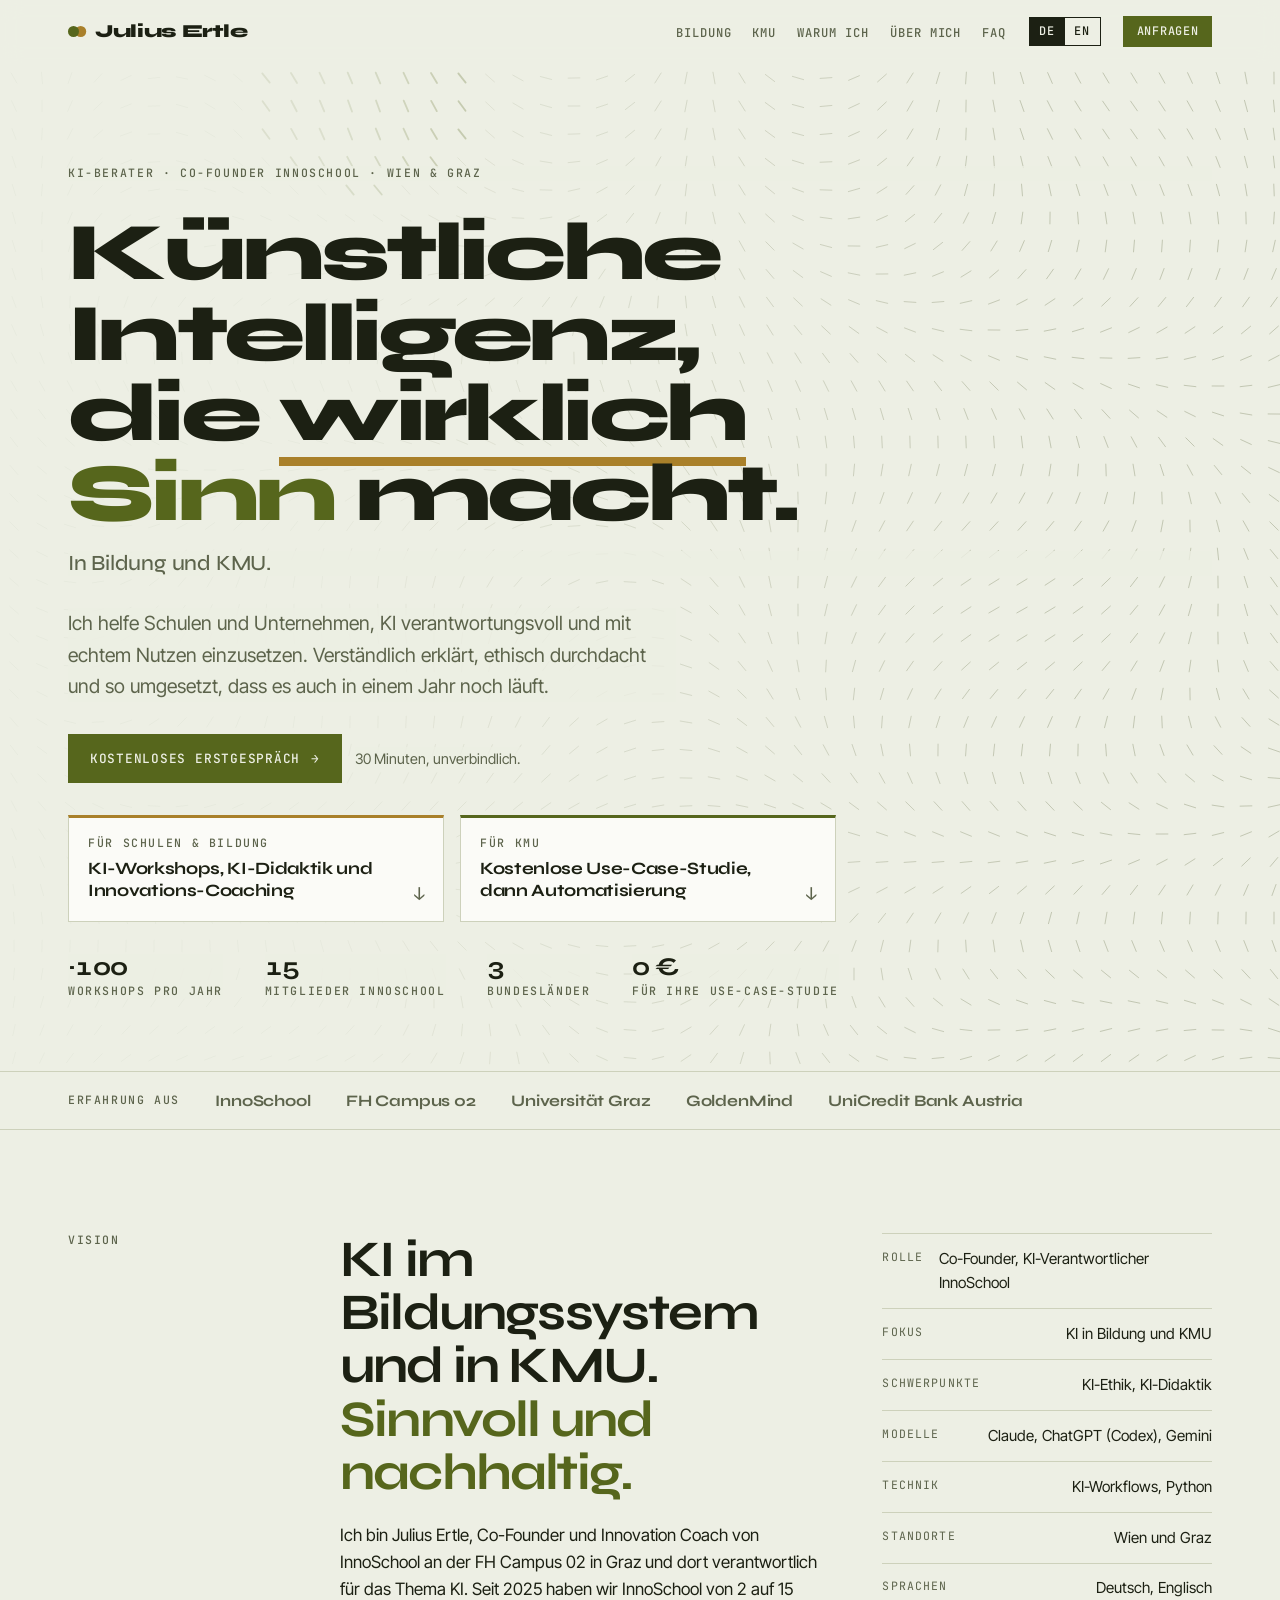
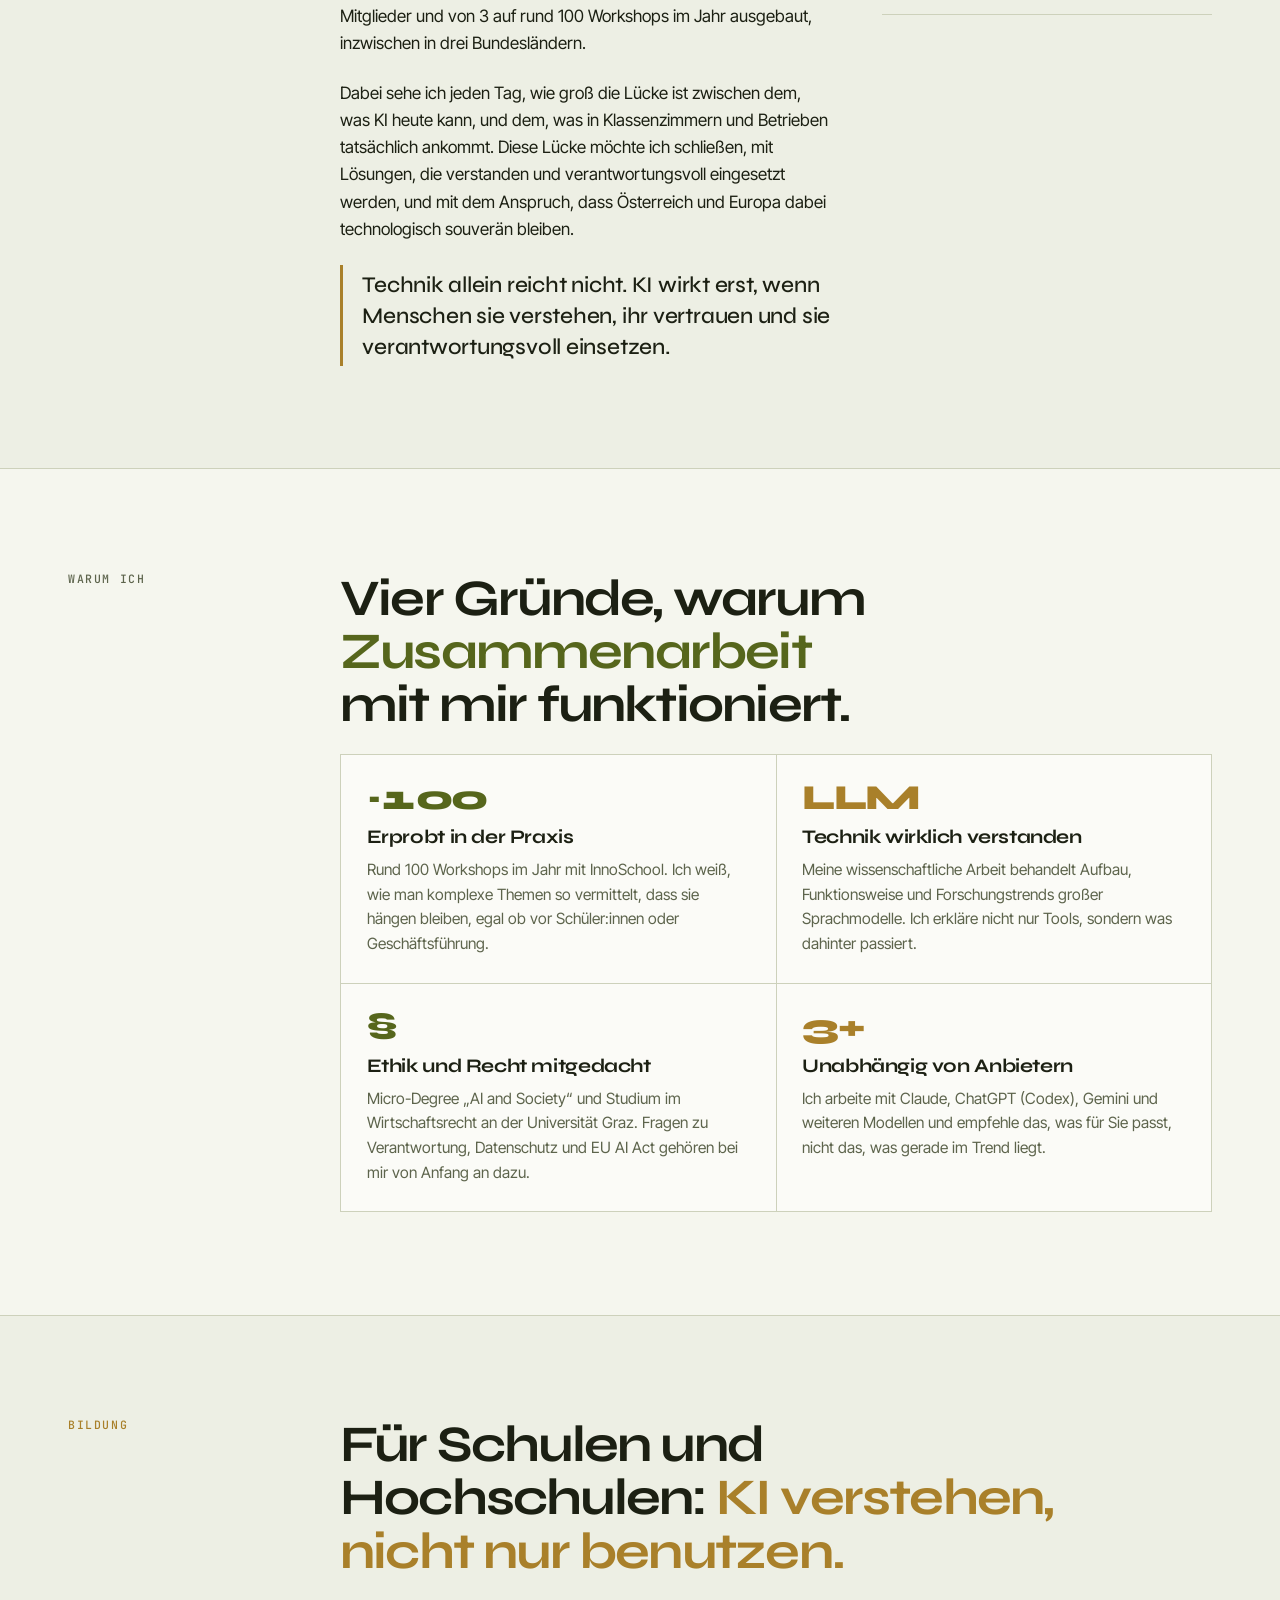
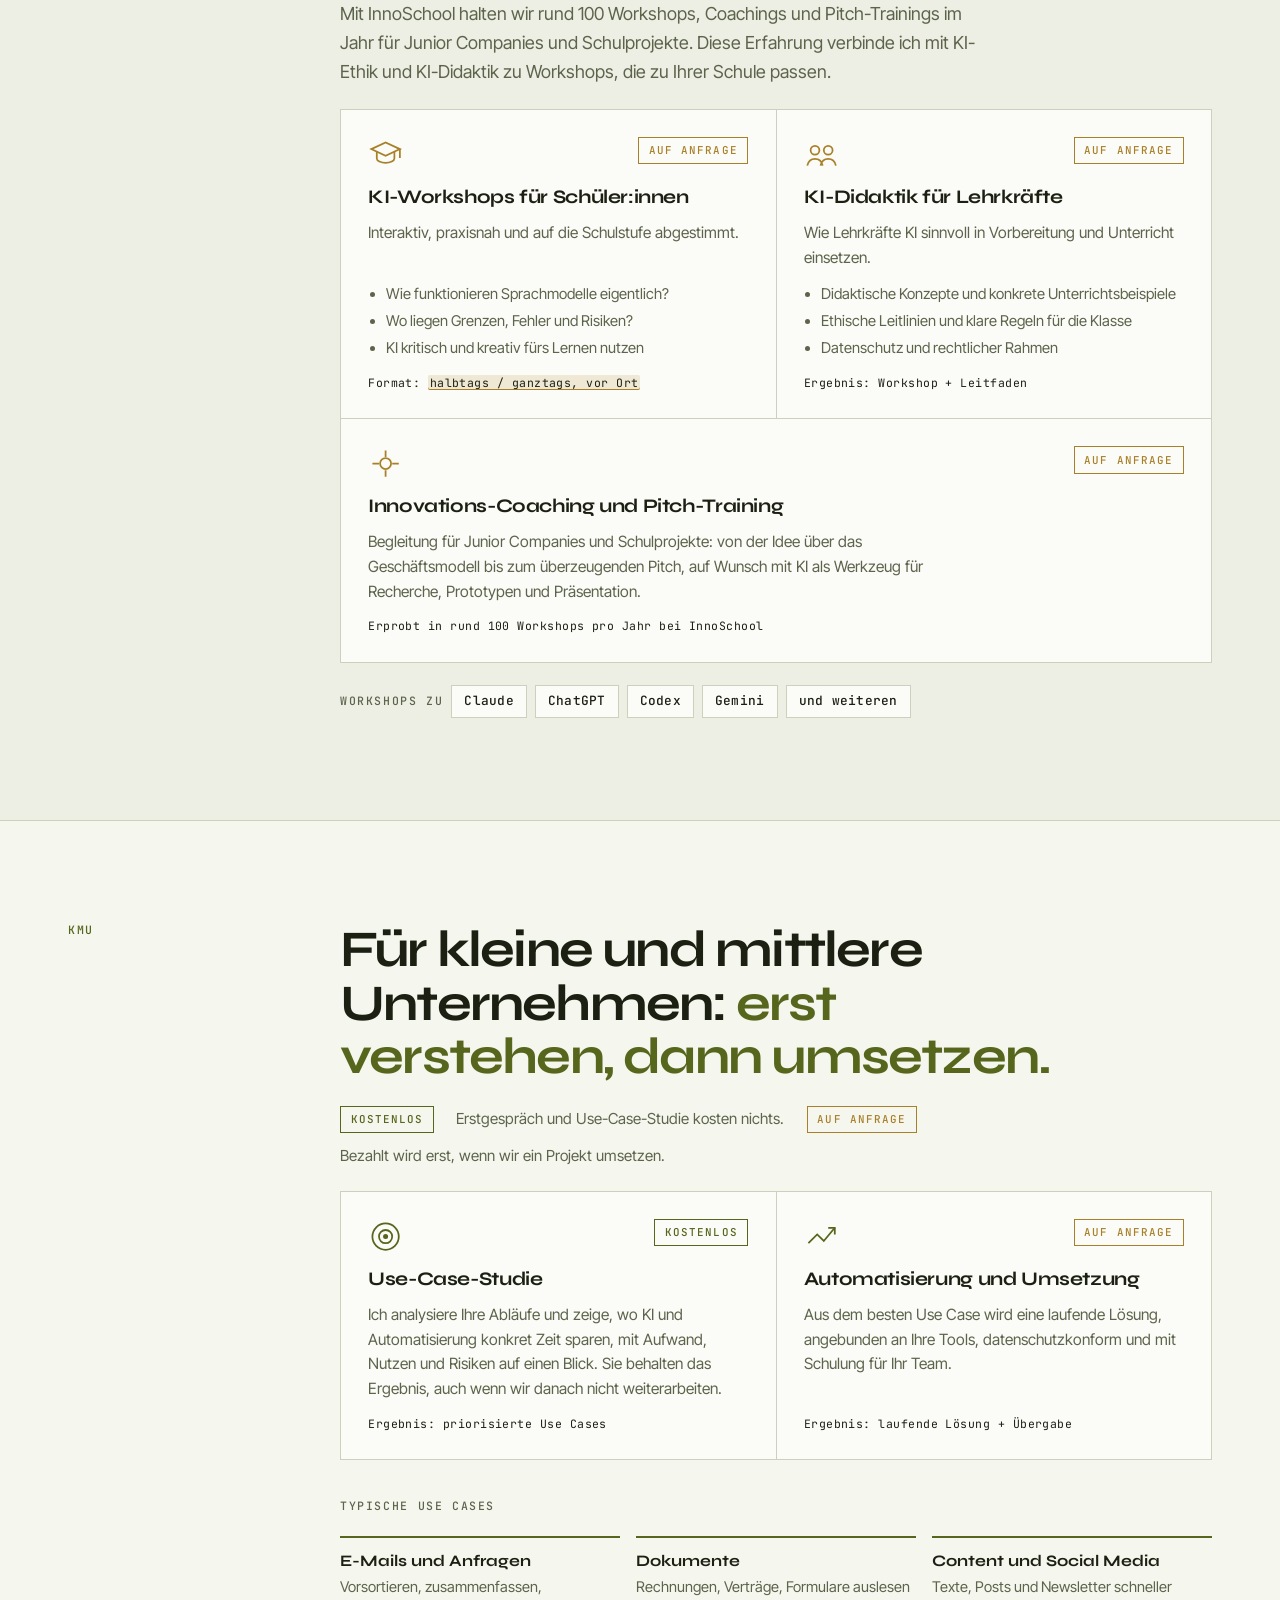
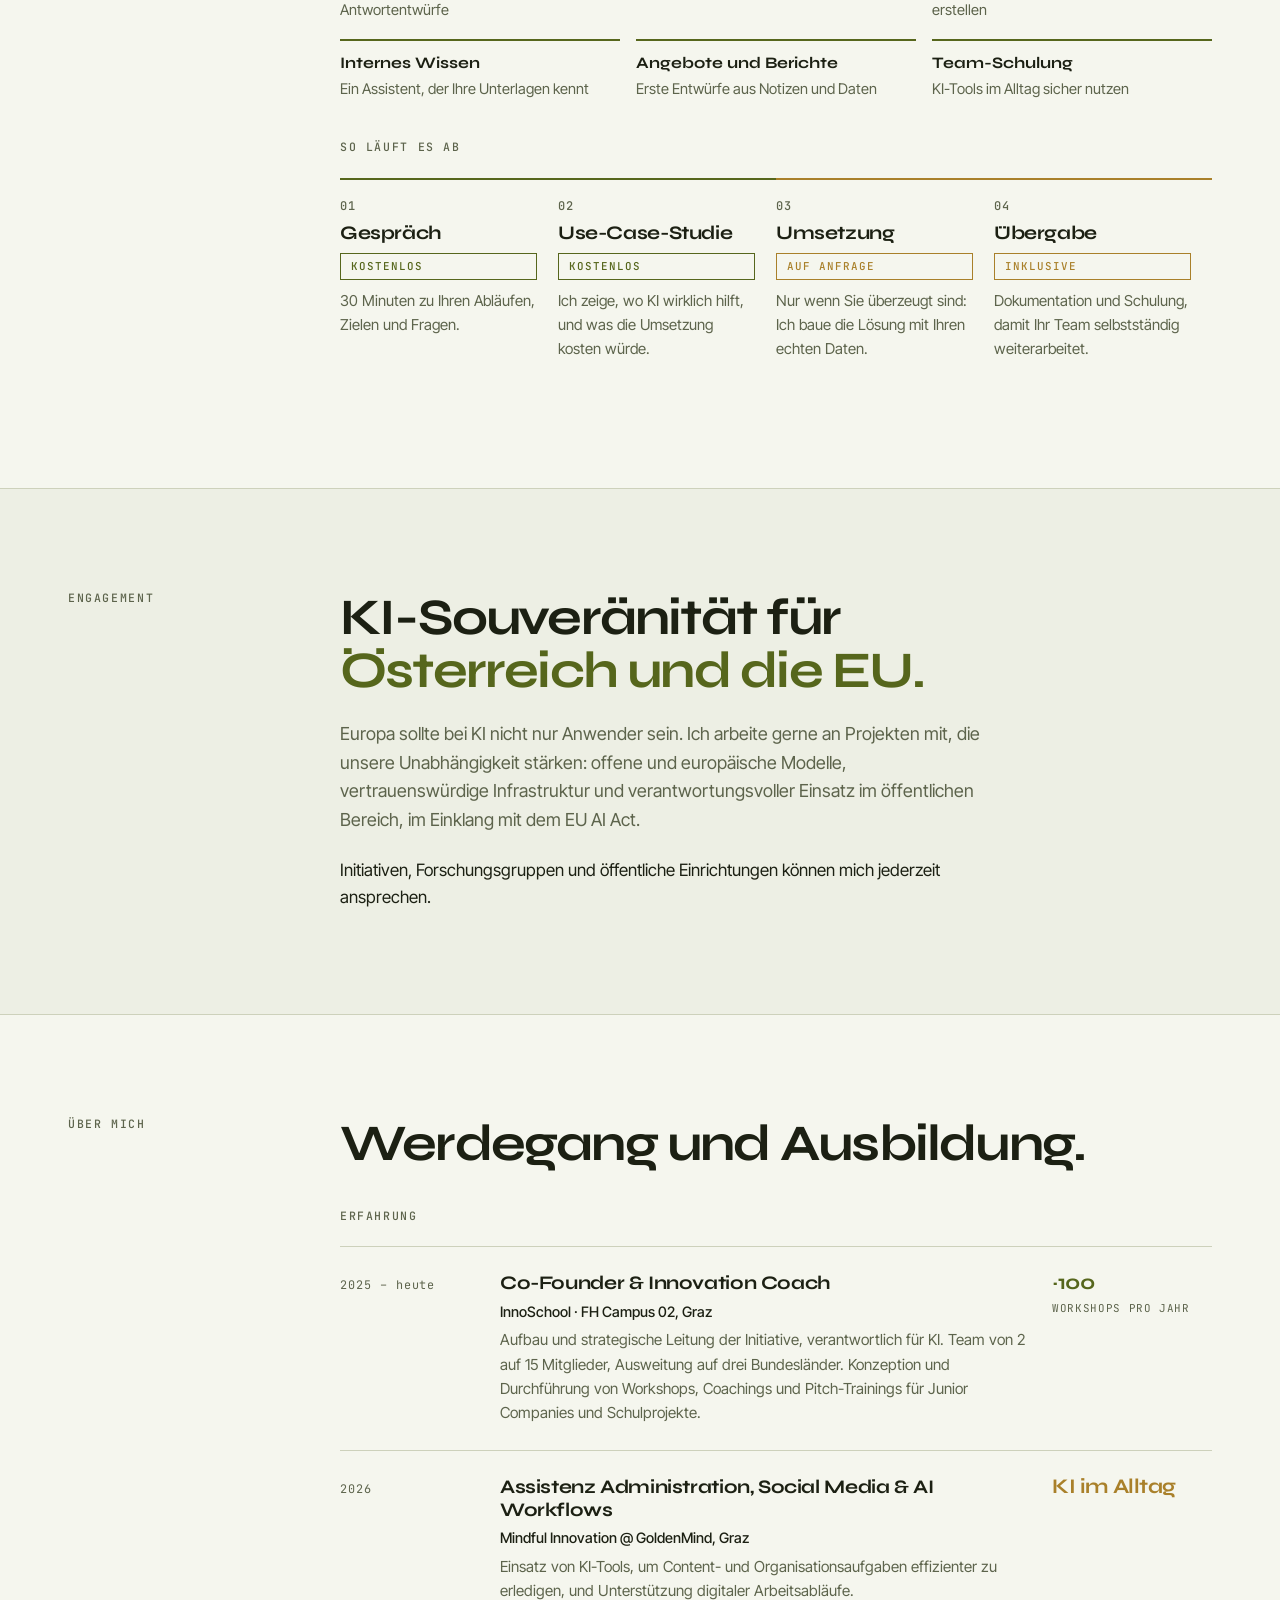
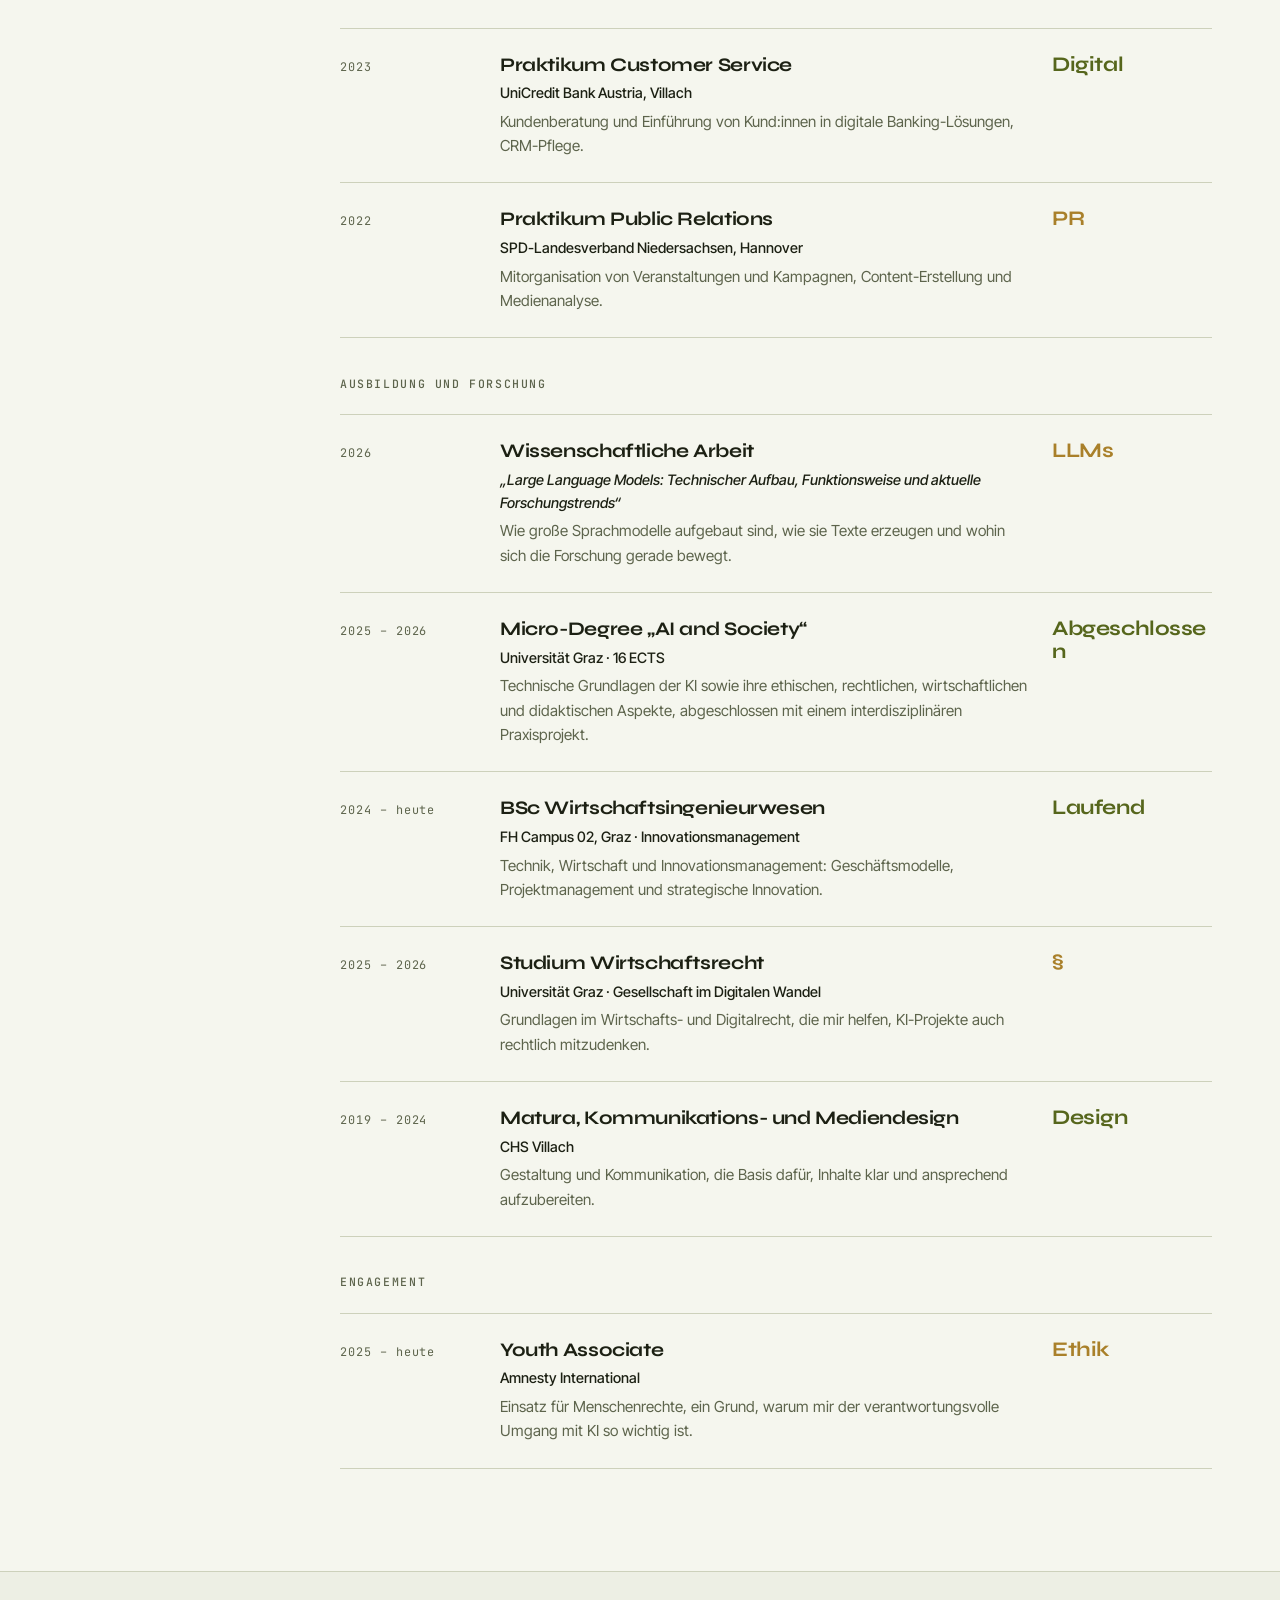
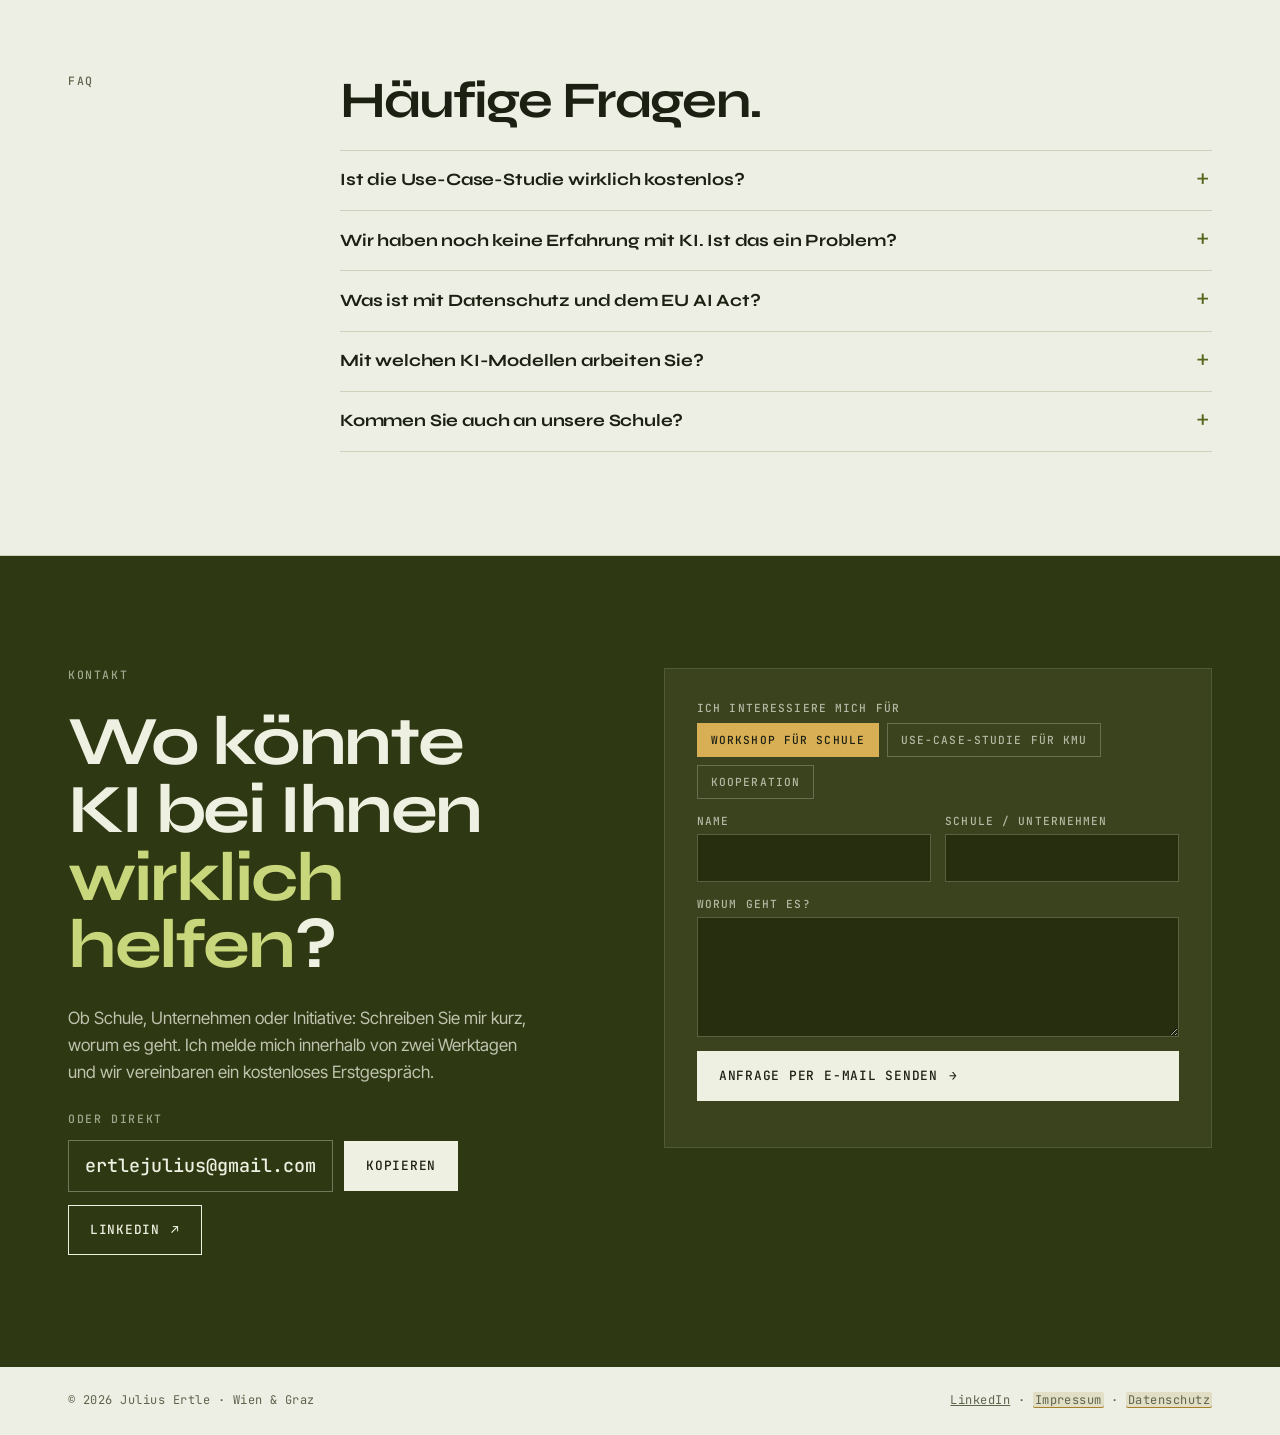
==== index.html @ a2315dbf "Add personal homepage Co-Authored-By: Claude Opus 5.5 <noreply@anthropic.com> Claude-Session: https:" ====
<!doctype html>
<html lang="de">
<head>
<meta charset="utf-8">
<meta name="viewport" content="width=device-width, initial-scale=1, viewport-fit=cover">
<meta name="theme-color" content="#edefe4" media="(prefers-color-scheme: light)">
<meta name="theme-color" content="#12150c" media="(prefers-color-scheme: dark)">
<meta property="og:type" content="website">
<meta property="og:title" content="Julius Ertle · KI, die wirklich Sinn macht">
<meta property="og:description" content="KI-Berater und Co-Founder von InnoSchool in Wien und Graz. KI-Workshops für Schulen, kostenlose Use-Case-Studien und Automatisierung für KMU.">
<meta property="og:url" content="https://ertlejulius-ux.github.io/">
<meta property="og:locale" content="de_AT">
<link rel="icon" href="data:image/svg+xml,%3Csvg xmlns='http://www.w3.org/2000/svg' viewBox='0 0 32 32'%3E%3Crect width='32' height='32' fill='%23edefe4'/%3E%3Ccircle cx='13' cy='16' r='7' fill='%2356661c'/%3E%3Ccircle cx='20' cy='16' r='7' fill='%23a9802a' fill-opacity='.85'/%3E%3C/svg%3E">
<title>Julius Ertle KI-Beratung</title>
<meta name="description" content="Julius Ertle: KI-Berater und Co-Founder von InnoSchool in Wien und Graz. KI-Workshops für Schulen, kostenlose Use-Case-Studien und Automatisierung für KMU.">
<link rel="preconnect" href="https://fonts.googleapis.com">
<link rel="preconnect" href="https://fonts.gstatic.com" crossorigin>
<link rel="stylesheet" href="https://fonts.googleapis.com/css2?family=Syne:wght@500;700;800&family=Inter+Tight:wght@400;500;600&family=JetBrains+Mono:wght@400;500&display=swap">
<style>
/* Layout: one editorial column on a live olive vector-field ground; two tracks (education = brass, SMEs = olive) run through the whole page. */
:root {
  --bg: #edefe4;
  --surface: #f5f6ee;
  --card: #fbfbf7;
  --ink: #1c2013;
  --muted: #5d644c;
  --line: #cdd1bb;
  --accent: #56661c;
  --brass: #a9802a;
  --deep: #2e3812;
  --on-deep: #eef0e2;
  --lime: #c9d77c;
  --gold: #d8af55;
  --field: #3d4818;
  --ph: rgba(169, 128, 42, .16);
  --display: "Syne", "Helvetica Neue", Arial, sans-serif;
  --body: "Inter Tight", "Helvetica Neue", Arial, sans-serif;
  --mono: "JetBrains Mono", ui-monospace, "SFMono-Regular", Menlo, monospace;
  --col: 74rem;
}
@media (prefers-color-scheme: dark) {
  :root:not([data-theme="light"]) {
    --bg: #12150c; --surface: #191d11; --card: #1d2214; --ink: #e8ebda; --muted: #9ba185; --line: #2c3220;
    --accent: #a9bb5c; --brass: #d8af55; --deep: #222a0e; --on-deep: #eef0e2; --field: #c4cf92;
    --ph: rgba(216, 175, 85, .18); color-scheme: dark;
  }
}
:root[data-theme="dark"] {
  --bg: #12150c; --surface: #191d11; --card: #1d2214; --ink: #e8ebda; --muted: #9ba185; --line: #2c3220;
  --accent: #a9bb5c; --brass: #d8af55; --deep: #222a0e; --on-deep: #eef0e2; --field: #c4cf92;
  --ph: rgba(216, 175, 85, .18); color-scheme: dark;
}

* { box-sizing: border-box; }
html { scroll-behavior: smooth; }
body {
  background: var(--bg); color: var(--ink);
  font: 400 1.0625rem/1.6 var(--body);
  -webkit-font-smoothing: antialiased;
}
a { color: inherit; }
:focus-visible { outline: 2px solid var(--brass); outline-offset: 3px; }
::selection { background: var(--brass); color: var(--bg); }

body:not(.en) [data-l="en"], body.en [data-l="de"] { display: none !important; }

.wrap {
  max-width: var(--col); margin-inline: auto;
  padding-left: max(20px, env(safe-area-inset-left, 0px));
  padding-right: max(20px, env(safe-area-inset-right, 0px));
}
.label { font: 500 .72rem/1.3 var(--mono); letter-spacing: .14em; text-transform: uppercase; color: var(--muted); }
.ph { background: var(--ph); box-shadow: inset 0 -1px 0 var(--brass); border-radius: 2px; padding-inline: .15em; }

/* Nav */
body::before { content: ""; position: fixed; inset: 0 0 auto; height: env(safe-area-inset-top, 0px); z-index: 30; background: var(--bg); }
nav.top { position: sticky; top: env(safe-area-inset-top, 0px); z-index: 20; background: color-mix(in srgb, var(--bg) 88%, transparent); backdrop-filter: blur(10px); -webkit-backdrop-filter: blur(10px); border-bottom: 1px solid transparent; transition: border-color .3s; }
nav.top.scrolled { border-bottom-color: var(--line); }
nav.top .wrap { display: flex; align-items: center; justify-content: space-between; gap: 1rem; padding-block: 1rem; }
.mark { font: 800 1.15rem/1 var(--display); letter-spacing: -.02em; text-decoration: none; display: flex; align-items: center; gap: .55rem; white-space: nowrap; }
.mark i { width: .7rem; height: .7rem; background: var(--accent); display: inline-block; border-radius: 50%; box-shadow: .45rem 0 0 var(--brass); margin-right: .45rem; }
.navr { display: flex; align-items: center; gap: 1.4rem; }
nav.top ul { list-style: none; margin: 0; padding: 0; display: flex; gap: 1.3rem; }
nav.top ul a { font: 500 .76rem/1 var(--mono); letter-spacing: .08em; text-transform: uppercase; text-decoration: none; color: var(--muted); }
nav.top ul a:hover { color: var(--ink); }
@media (max-width: 900px) { nav.top ul { display: none; } }
.lang { display: inline-flex; border: 1px solid var(--ink); flex: none; }
.lang button { font: 500 .74rem/1 var(--mono); letter-spacing: .08em; padding: .5rem .6rem; border: 0; cursor: pointer; background: transparent; color: var(--ink); }
.lang button[aria-pressed="true"] { background: var(--ink); color: var(--bg); }
.nav-cta { font: 500 .74rem/1 var(--mono); letter-spacing: .06em; text-transform: uppercase; text-decoration: none; padding: .6rem .85rem; background: var(--accent); color: var(--bg); white-space: nowrap; }
@media (max-width: 560px) { .nav-cta { display: none; } }

/* Hero */
.hero { position: relative; overflow: hidden; border-bottom: 1px solid var(--line); }
.hero canvas { position: absolute; inset: 0; width: 100%; height: 100%; display: block; }
.hero .wrap { position: relative; padding-block: clamp(3rem, 8vw, 7rem) clamp(2.5rem, 6vw, 4.5rem); display: grid; gap: 2rem; }
.headline { display: grid; gap: 1rem; }
.hero h1 {
  font: 800 clamp(2.1rem, 6.4vw, 6rem)/.98 var(--display); letter-spacing: -.045em; margin: 0;
  max-width: 15ch; text-wrap: balance;
}
.hero h1 em { font-style: normal; color: var(--accent); }
.hero h1 u {
  text-decoration: none; padding-bottom: .04em;
  background: linear-gradient(var(--brass), var(--brass)) no-repeat 0 100% / 0% .11em;
  animation: underline 1.1s cubic-bezier(.65,0,.25,1) .5s forwards;
}
@keyframes underline { to { background-size: 100% .11em; } }
.hero .sub { font: 500 clamp(1rem, 2vw, 1.35rem)/1.2 var(--display); letter-spacing: -.01em; color: var(--muted); }
.hero p.lede { margin: 0; max-width: 38rem; font-size: clamp(1.05rem, 1.6vw, 1.22rem); color: var(--muted); }
.veil { background: color-mix(in srgb, var(--bg) 76%, transparent); }
.ctas { display: flex; gap: .8rem; flex-wrap: wrap; align-items: center; }
.btn {
  font: 500 .8rem/1.2 var(--mono); letter-spacing: .06em; text-transform: uppercase; text-decoration: none;
  padding: 1rem 1.3rem; border: 1px solid var(--ink); display: inline-flex; align-items: center; gap: .7rem;
  background: var(--bg); color: var(--ink); cursor: pointer; transition: background .2s, color .2s, border-color .2s, transform .2s;
}
.btn.primary { background: var(--accent); border-color: var(--accent); color: var(--bg); }
.btn:hover { background: var(--brass); border-color: var(--brass); color: var(--bg); transform: translateY(-1px); }
.ctas .hint { font-size: .9rem; color: var(--muted); }
.tracks { display: grid; grid-template-columns: repeat(2, minmax(0, 1fr)); gap: 1rem; max-width: 48rem; }
@media (max-width: 600px) { .tracks { grid-template-columns: minmax(0, 1fr); } }
.track { position: relative; display: grid; gap: .45rem; padding: 1.1rem 3rem 1.2rem 1.2rem; text-decoration: none; background: var(--card); border: 1px solid var(--line); border-top: 3px solid var(--accent); transition: border-color .2s, transform .2s; }
.track.edu { border-top-color: var(--brass); }
.track b { font: 700 1.08rem/1.25 var(--display); letter-spacing: -.02em; }
.track .go { position: absolute; right: 1.1rem; bottom: 1.1rem; font: 500 1.1rem/1 var(--mono); color: var(--muted); transition: transform .2s; }
.track:hover { border-color: var(--ink); transform: translateY(-2px); }
.track:hover .go { transform: translateY(3px); color: var(--ink); }
.meta { display: flex; gap: 1rem 2.6rem; flex-wrap: wrap; }
.meta div { display: grid; gap: .3rem; }
.meta b { font: 700 1.6rem/1 var(--display); letter-spacing: -.02em; font-variant-numeric: tabular-nums; }

/* Trust strip */
.trust { border-bottom: 1px solid var(--line); }
.trust .wrap { display: flex; flex-wrap: wrap; gap: .6rem 2.2rem; align-items: center; padding-block: 1.2rem; }
.trust span.org { font: 700 1rem/1.2 var(--display); letter-spacing: -.01em; color: var(--muted); }

/* Bands */
section.band { border-bottom: 1px solid var(--line); scroll-margin-top: 4.5rem; }
section.band > .wrap { padding-block: clamp(3.5rem, 8vw, 6.5rem); display: grid; grid-template-columns: minmax(0, 13rem) minmax(0, 1fr); gap: 1.5rem 4rem; }
@media (max-width: 800px) { section.band > .wrap { grid-template-columns: minmax(0, 1fr); } }
section.alt { background: var(--surface); }
.side { display: grid; gap: .6rem; align-content: start; }
.side .label { position: sticky; top: 5.5rem; }
h2 { font: 700 clamp(1.8rem, 4.2vw, 3.2rem)/1.04 var(--display); letter-spacing: -.035em; margin: 0; text-wrap: balance; max-width: 20ch; }
h2 em { font-style: normal; color: var(--accent); }
h3 { font: 700 1.2rem/1.2 var(--display); letter-spacing: -.02em; margin: 0; }
p { margin: 0; max-width: 64ch; }
.stack { display: grid; gap: 1.4rem; min-width: 0; }
.intro { font-size: 1.12rem; color: var(--muted); }
.tone-edu { color: var(--brass); }
.tone-sme { color: var(--accent); }
.edu-band h2 em { color: var(--brass); }

/* Vision */
.vision-grid { display: grid; grid-template-columns: minmax(0, 1.5fr) minmax(0, 1fr); gap: 3rem; align-items: start; }
@media (max-width: 960px) { .vision-grid { grid-template-columns: minmax(0, 1fr); } }
.facts { list-style: none; margin: 0; padding: 0; border-top: 1px solid var(--line); }
.facts li { display: flex; justify-content: space-between; gap: 1rem; padding-block: .8rem; border-bottom: 1px solid var(--line); font-size: .95rem; }
.facts li > span:first-child { font: 400 .72rem/1.75 var(--mono); letter-spacing: .1em; text-transform: uppercase; color: var(--muted); flex: none; }
.facts li > span:last-child { text-align: right; min-width: 0; }
.quote { border-left: 3px solid var(--brass); padding: .2rem 0 .2rem 1.2rem; font: 500 clamp(1.15rem, 2vw, 1.4rem)/1.4 var(--display); letter-spacing: -.01em; max-width: 40ch; }

/* Why me */
.reasons { display: grid; grid-template-columns: repeat(2, minmax(0, 1fr)); gap: 0; border-top: 1px solid var(--line); border-left: 1px solid var(--line); }
@media (max-width: 640px) { .reasons { grid-template-columns: minmax(0, 1fr); } }
.reason { padding: 1.6rem; border-right: 1px solid var(--line); border-bottom: 1px solid var(--line); display: grid; gap: .6rem; align-content: start; background: var(--card); }
.reason .n { font: 800 2.2rem/1 var(--display); letter-spacing: -.04em; color: var(--accent); font-variant-numeric: tabular-nums; }
.reason:nth-child(even) .n { color: var(--brass); }
.reason p { color: var(--muted); font-size: .97rem; }

/* Services */
.price-note { display: flex; gap: .7rem 1.4rem; flex-wrap: wrap; align-items: center; font-size: .95rem; color: var(--muted); }
.tag { font: 500 .68rem/1 var(--mono); letter-spacing: .1em; text-transform: uppercase; padding: .45rem .6rem; border: 1px solid currentColor; display: inline-block; white-space: nowrap; }
.tag.free { color: var(--accent); }
.tag.req { color: var(--brass); }
.services { display: grid; grid-template-columns: repeat(2, minmax(0, 1fr)); border-top: 1px solid var(--line); border-left: 1px solid var(--line); }
@media (max-width: 680px) { .services { grid-template-columns: minmax(0, 1fr); } }
.svc { padding: 1.7rem; border-right: 1px solid var(--line); border-bottom: 1px solid var(--line); display: grid; grid-template-rows: auto auto 1fr auto; gap: .8rem; transition: background .25s; background: var(--card); }
.svc:hover { background: var(--surface); }
.svc.wide { grid-column: 1 / -1; }
.svc .top { display: flex; justify-content: space-between; align-items: start; gap: 1rem; }
.svc .glyph { width: 2.2rem; height: 2.2rem; color: var(--accent); flex: none; }
.edu-band .svc .glyph { color: var(--brass); }
.svc p { color: var(--muted); font-size: .97rem; }
.svc ul { margin: 0; padding-left: 1.1rem; color: var(--muted); font-size: .93rem; display: grid; gap: .2rem; }
.svc .out { font: 400 .72rem/1.5 var(--mono); color: var(--ink); letter-spacing: .04em; }
.chips { display: flex; flex-wrap: wrap; gap: .5rem; }
.chip { font: 500 .8rem/1 var(--mono); padding: .55rem .75rem; border: 1px solid var(--line); background: var(--card); letter-spacing: .02em; }

/* Use cases */
.usecases { display: grid; grid-template-columns: repeat(3, minmax(0, 1fr)); gap: 1rem; }
@media (max-width: 860px) { .usecases { grid-template-columns: repeat(2, minmax(0, 1fr)); } }
@media (max-width: 480px) { .usecases { grid-template-columns: minmax(0, 1fr); } }
.uc { border-top: 2px solid var(--accent); padding-top: .8rem; display: grid; gap: .3rem; align-content: start; }
.uc b { font: 700 1rem/1.25 var(--display); }
.uc span { font-size: .92rem; color: var(--muted); }

/* Process */
.steps { list-style: none; margin: 0; padding: 0; display: grid; grid-template-columns: repeat(4, minmax(0, 1fr)); counter-reset: s; }
@media (max-width: 900px) { .steps { grid-template-columns: repeat(2, minmax(0, 1fr)); } }
@media (max-width: 480px) { .steps { grid-template-columns: minmax(0, 1fr); } }
.steps li { counter-increment: s; padding: 1.3rem 1.3rem 1.5rem 0; border-top: 2px solid var(--accent); display: grid; gap: .55rem; align-content: start; }
.steps li.paid { border-top-color: var(--brass); }
.steps li::before { content: "0" counter(s); font: 500 .75rem/1 var(--mono); color: var(--muted); letter-spacing: .1em; }
.steps li p { font-size: .94rem; color: var(--muted); }

/* CV */
.work { display: grid; border-top: 1px solid var(--line); }
.case { display: grid; grid-template-columns: minmax(0, 8.5rem) minmax(0, 1fr) minmax(0, 10rem); gap: .4rem 1.5rem; padding-block: 1.5rem; border-bottom: 1px solid var(--line); align-items: baseline; }
@media (max-width: 760px) { .case { grid-template-columns: minmax(0, 1fr); } }
.case .when { font: 400 .74rem/1.5 var(--mono); letter-spacing: .08em; color: var(--muted); font-variant-numeric: tabular-nums; }
.case h3 { margin-bottom: .35rem; }
.case .org { font-size: .9rem; color: var(--ink); margin-bottom: .35rem; font-weight: 500; }
.case p { color: var(--muted); font-size: .95rem; }
.case .kpi { font: 700 1.3rem/1.1 var(--display); letter-spacing: -.02em; color: var(--accent); overflow-wrap: anywhere; }
.case .kpi.b { color: var(--brass); }
.case .kpi small { display: block; font: 400 .68rem/1.4 var(--mono); letter-spacing: .06em; color: var(--muted); margin-top: .35rem; text-transform: uppercase; }
.sub-h { font: 500 .72rem/1.3 var(--mono); letter-spacing: .14em; text-transform: uppercase; color: var(--muted); padding-top: 1rem; }
.paper { font-style: italic; }

/* FAQ */
.faq { border-top: 1px solid var(--line); }
.faq details { border-bottom: 1px solid var(--line); }
.faq summary { cursor: pointer; list-style: none; padding: 1.15rem 2.5rem 1.15rem 0; position: relative; font: 700 1.08rem/1.3 var(--display); letter-spacing: -.01em; }
.faq summary::-webkit-details-marker { display: none; }
.faq summary::after { content: "+"; position: absolute; right: .2rem; top: 1rem; font: 400 1.4rem/1 var(--mono); color: var(--accent); transition: transform .2s; }
.faq details[open] summary::after { transform: rotate(45deg); }
.faq details p { padding-bottom: 1.2rem; color: var(--muted); }

/* Contact */
.contact { background: var(--deep); color: var(--on-deep); scroll-margin-top: 4.5rem; }
.contact .wrap { padding-block: clamp(4rem, 9vw, 7rem); display: grid; grid-template-columns: minmax(0, 1fr) minmax(0, 1fr); gap: 3rem; align-items: start; }
@media (max-width: 900px) { .contact .wrap { grid-template-columns: minmax(0, 1fr); } }
.contact .label { color: color-mix(in srgb, var(--on-deep) 60%, var(--deep)); }
.contact h2 { font-size: clamp(2.1rem, 5.4vw, 4.6rem); line-height: .98; max-width: 14ch; color: var(--on-deep); }
.contact h2 em { color: var(--lime); }
.contact p { color: color-mix(in srgb, var(--on-deep) 75%, var(--deep)); max-width: 46ch; }
.contact .left { display: grid; gap: 1.6rem; align-content: start; }
.direct { display: grid; gap: .8rem; }
.direct .row { display: flex; gap: .7rem; flex-wrap: wrap; align-items: center; }
.email { font: 500 clamp(.95rem, 2vw, 1.15rem)/1.2 var(--mono); padding: .9rem 1rem; border: 1px solid color-mix(in srgb, var(--on-deep) 35%, var(--deep)); user-select: all; overflow-wrap: anywhere; min-width: 0; }
.contact .btn { background: var(--on-deep); color: #1c2013; border-color: var(--on-deep); }
.contact .btn.ghost { background: transparent; color: var(--on-deep); }
.contact .btn:hover { background: var(--gold); border-color: var(--gold); color: #1c2013; }
#copied, #formstatus { font: 400 .75rem/1.4 var(--mono); letter-spacing: .06em; color: var(--gold); }
form.ask { display: grid; gap: .9rem; background: color-mix(in srgb, var(--on-deep) 6%, var(--deep)); border: 1px solid color-mix(in srgb, var(--on-deep) 18%, var(--deep)); padding: clamp(1.2rem, 3vw, 2rem); }
form.ask .two { display: grid; grid-template-columns: repeat(2, minmax(0, 1fr)); gap: .9rem; }
@media (max-width: 520px) { form.ask .two { grid-template-columns: minmax(0, 1fr); } }
form.ask label { display: grid; gap: .35rem; font: 500 .7rem/1.3 var(--mono); letter-spacing: .1em; text-transform: uppercase; color: color-mix(in srgb, var(--on-deep) 70%, var(--deep)); }
form.ask input, form.ask select, form.ask textarea {
  font: 400 1rem/1.4 var(--body); color: var(--on-deep); background: color-mix(in srgb, #000 18%, var(--deep));
  border: 1px solid color-mix(in srgb, var(--on-deep) 22%, var(--deep)); padding: .75rem .8rem; width: 100%; border-radius: 0; color-scheme: dark;
}
form.ask input:focus, form.ask select:focus, form.ask textarea:focus { outline: 2px solid var(--gold); outline-offset: 0; border-color: var(--gold); }
form.ask textarea { min-height: 7.5rem; resize: vertical; }
.seg { display: flex; flex-wrap: wrap; gap: .5rem; position: relative; }
.seg input { position: absolute; left: 0; top: 0; opacity: 0; width: 1px; height: 1px; margin: 0; pointer-events: none; }
.seg label { cursor: pointer; padding: .55rem .8rem; border: 1px solid color-mix(in srgb, var(--on-deep) 30%, var(--deep)); color: var(--on-deep); letter-spacing: .06em; }
.seg input:checked + label { background: var(--gold); border-color: var(--gold); color: #1c2013; }
.seg input:focus-visible + label { outline: 2px solid var(--gold); outline-offset: 2px; }
fieldset { border: 0; padding: 0; margin: 0; display: grid; gap: .5rem; min-width: 0; }
legend { font: 500 .7rem/1.3 var(--mono); letter-spacing: .1em; text-transform: uppercase; color: color-mix(in srgb, var(--on-deep) 70%, var(--deep)); padding: 0; margin-bottom: .5rem; }

footer .wrap { display: flex; justify-content: space-between; gap: 1rem; flex-wrap: wrap; padding-block: 1.6rem; font: 400 .75rem/1.4 var(--mono); color: var(--muted); letter-spacing: .04em; }

/* Mobile sticky CTA */
.mcta { position: fixed; left: 0; right: 0; bottom: 0; z-index: 25; padding: .7rem max(16px, env(safe-area-inset-right, 0px)) calc(.7rem + env(safe-area-inset-bottom, 0px)) max(16px, env(safe-area-inset-left, 0px)); background: color-mix(in srgb, var(--bg) 92%, transparent); backdrop-filter: blur(10px); -webkit-backdrop-filter: blur(10px); border-top: 1px solid var(--line); transform: translateY(110%); transition: transform .3s; display: none; }
.mcta a { display: flex; justify-content: center; }
.mcta.show { transform: none; }
@media (max-width: 720px) { .mcta { display: block; } footer .wrap { padding-bottom: 5.5rem; } }

/* Landscape phones: keep the hero compact */
@media (max-height: 500px) and (orientation: landscape) {
  .hero .wrap { padding-block: 2rem 2rem; gap: 1.4rem; }
  .hero h1 { font-size: clamp(2rem, 5.4vw, 3.4rem); max-width: 22ch; }
  .mcta { display: none; }
  .side .label { position: static; }
}

@media (prefers-reduced-motion: reduce) {
  html { scroll-behavior: auto; }
  * { transition: none !important; }
  .hero h1 u { animation: none; background-size: 100% .11em; }
}
</style>
<style>body { margin: 0; } img { max-width: 100%; } :root { padding-top: env(safe-area-inset-top, 0px); padding-bottom: env(safe-area-inset-bottom, 0px); }</style>
</head>
<body>
<nav class="top" aria-label="Main"><div class="wrap">
  <a class="mark" href="#top"><i aria-hidden="true"></i>Julius Ertle</a>
  <div class="navr">
    <ul>
      <li><a href="#bildung"><span data-l="de">Bildung</span><span data-l="en">Education</span></a></li>
      <li><a href="#kmu"><span data-l="de">KMU</span><span data-l="en">SMEs</span></a></li>
      <li><a href="#warum"><span data-l="de">Warum ich</span><span data-l="en">Why me</span></a></li>
      <li><a href="#ueber"><span data-l="de">Über mich</span><span data-l="en">About</span></a></li>
      <li><a href="#faq">FAQ</a></li>
    </ul>
    <div class="lang" role="group" aria-label="Sprache / Language">
      <button type="button" id="btn-de" aria-pressed="true">DE</button>
      <button type="button" id="btn-en" aria-pressed="false">EN</button>
    </div>
    <a class="nav-cta" href="#kontakt"><span data-l="de">Anfragen</span><span data-l="en">Get in touch</span></a>
  </div>
</div></nav>

<header class="hero" id="top">
  <canvas id="field" aria-hidden="true"></canvas>
  <div class="wrap">
    <span class="label veil" data-l="de">KI-Berater · Co-Founder InnoSchool · Wien &amp; Graz</span>
    <span class="label veil" data-l="en">AI consultant · Co-founder of InnoSchool · Vienna &amp; Graz</span>
    <div class="headline">
      <h1 data-l="de">Künstliche Intelligenz, die <u>wirklich</u> <em>Sinn</em> macht.</h1>
      <h1 data-l="en">Artificial intelligence that <u>really</u> <em>makes sense</em>.</h1>
      <span class="sub veil" data-l="de">In Bildung und KMU.</span><span class="sub veil" data-l="en">In education and SMEs.</span>
    </div>
    <p class="lede veil" data-l="de">Ich helfe Schulen und Unternehmen, KI verantwortungsvoll und mit echtem Nutzen einzusetzen. Verständlich erklärt, ethisch durchdacht und so umgesetzt, dass es auch in einem Jahr noch läuft.</p>
    <p class="lede veil" data-l="en">I help schools and businesses use AI responsibly and to real effect. Clearly explained, ethically thought through, and built so it still works a year from now.</p>
    <div class="ctas">
      <a class="btn primary" href="#kontakt"><span data-l="de">Kostenloses Erstgespräch</span><span data-l="en">Free intro call</span> <span aria-hidden="true">→</span></a>
      <span class="hint veil" data-l="de">30 Minuten, unverbindlich.</span><span class="hint veil" data-l="en">30 minutes, no strings attached.</span>
    </div>
    <div class="tracks">
      <a class="track edu" href="#bildung">
        <span class="label" data-l="de">Für Schulen &amp; Bildung</span><span class="label" data-l="en">For schools &amp; education</span>
        <b data-l="de">KI-Workshops, KI-Didaktik und Innovations-Coaching</b><b data-l="en">AI workshops, AI didactics and innovation coaching</b>
        <span class="go" aria-hidden="true">↓</span>
      </a>
      <a class="track sme" href="#kmu">
        <span class="label" data-l="de">Für KMU</span><span class="label" data-l="en">For SMEs</span>
        <b data-l="de">Kostenlose Use-Case-Studie, dann Automatisierung</b><b data-l="en">Free use case study, then automation</b>
        <span class="go" aria-hidden="true">↓</span>
      </a>
    </div>
    <div class="meta">
      <div class="veil"><b>~100</b><span class="label" data-l="de">Workshops pro Jahr</span><span class="label" data-l="en">Workshops per year</span></div>
      <div class="veil"><b>15</b><span class="label" data-l="de">Mitglieder InnoSchool</span><span class="label" data-l="en">InnoSchool members</span></div>
      <div class="veil"><b>3</b><span class="label" data-l="de">Bundesländer</span><span class="label" data-l="en">Austrian states</span></div>
      <div class="veil"><b>0 €</b><span class="label" data-l="de">für Ihre Use-Case-Studie</span><span class="label" data-l="en">for your use case study</span></div>
    </div>
  </div>
</header>

<div class="trust"><div class="wrap">
  <span class="label" data-l="de">Erfahrung aus</span><span class="label" data-l="en">Experience from</span>
  <span class="org">InnoSchool</span>
  <span class="org">FH Campus 02</span>
  <span class="org" data-l="de">Universität Graz</span><span class="org" data-l="en">University of Graz</span>
  <span class="org">GoldenMind</span>
  <span class="org">UniCredit Bank Austria</span>
</div></div>

<section class="band" id="vision"><div class="wrap">
  <div class="side"><span class="label">Vision</span></div>
  <div class="vision-grid">
    <div class="stack">
      <h2 data-l="de">KI im Bildungssystem und in KMU. <em>Sinnvoll und nachhaltig.</em></h2>
      <h2 data-l="en">AI in education and SMEs. <em>Useful and sustainable.</em></h2>
      <p data-l="de">Ich bin Julius Ertle, Co-Founder und Innovation Coach von InnoSchool an der FH Campus 02 in Graz und dort verantwortlich für das Thema KI. Seit 2025 haben wir InnoSchool von 2 auf 15 Mitglieder und von 3 auf rund 100 Workshops im Jahr ausgebaut, inzwischen in drei Bundesländern.</p>
      <p data-l="en">I'm Julius Ertle, co-founder and innovation coach of InnoSchool at FH Campus 02 in Graz, where I'm responsible for AI. Since 2025 we've grown InnoSchool from 2 to 15 members and from 3 to around 100 workshops a year, now across three Austrian states.</p>
      <p data-l="de">Dabei sehe ich jeden Tag, wie groß die Lücke ist zwischen dem, was KI heute kann, und dem, was in Klassenzimmern und Betrieben tatsächlich ankommt. Diese Lücke möchte ich schließen, mit Lösungen, die verstanden und verantwortungsvoll eingesetzt werden, und mit dem Anspruch, dass Österreich und Europa dabei technologisch souverän bleiben.</p>
      <p data-l="en">That work shows me every day how wide the gap is between what AI can do and what actually reaches classrooms and businesses. I want to close that gap with solutions people understand and use responsibly, and with the goal that Austria and Europe stay technologically sovereign along the way.</p>
      <p class="quote" data-l="de">Technik allein reicht nicht. KI wirkt erst, wenn Menschen sie verstehen, ihr vertrauen und sie verantwortungsvoll einsetzen.</p>
      <p class="quote" data-l="en">Technology alone isn't enough. AI only works when people understand it, trust it and use it responsibly.</p>
    </div>
    <ul class="facts">
      <li><span data-l="de">Rolle</span><span data-l="en">Role</span><span data-l="de">Co-Founder, KI-Verantwortlicher InnoSchool</span><span data-l="en">Co-founder, AI lead at InnoSchool</span></li>
      <li><span data-l="de">Fokus</span><span data-l="en">Focus</span><span data-l="de">KI in Bildung und KMU</span><span data-l="en">AI in education and SMEs</span></li>
      <li><span data-l="de">Schwerpunkte</span><span data-l="en">Specialties</span><span data-l="de">KI-Ethik, KI-Didaktik</span><span data-l="en">AI ethics, AI didactics</span></li>
      <li><span data-l="de">Modelle</span><span data-l="en">Models</span><span>Claude, ChatGPT (Codex), Gemini</span></li>
      <li><span data-l="de">Technik</span><span data-l="en">Tech</span><span data-l="de">KI-Workflows, Python</span><span data-l="en">AI workflows, Python</span></li>
      <li><span data-l="de">Standorte</span><span data-l="en">Based in</span><span data-l="de">Wien und Graz</span><span data-l="en">Vienna and Graz</span></li>
      <li><span data-l="de">Sprachen</span><span data-l="en">Languages</span><span data-l="de">Deutsch, Englisch</span><span data-l="en">German, English</span></li>
    </ul>
  </div>
</div></section>

<section class="band alt" id="warum"><div class="wrap">
  <div class="side"><span class="label" data-l="de">Warum ich</span><span class="label" data-l="en">Why me</span></div>
  <div class="stack">
    <h2 data-l="de">Vier Gründe, warum <em>Zusammenarbeit</em> mit mir funktioniert.</h2>
    <h2 data-l="en">Four reasons <em>working with me</em> works.</h2>
    <div class="reasons">
      <div class="reason"><span class="n">~100</span>
        <h3 data-l="de">Erprobt in der Praxis</h3><h3 data-l="en">Proven in practice</h3>
        <p data-l="de">Rund 100 Workshops im Jahr mit InnoSchool. Ich weiß, wie man komplexe Themen so vermittelt, dass sie hängen bleiben, egal ob vor Schüler:innen oder Geschäftsführung.</p>
        <p data-l="en">Around 100 workshops a year with InnoSchool. I know how to explain complex topics so they stick, whether to students or to management.</p></div>
      <div class="reason"><span class="n">LLM</span>
        <h3 data-l="de">Technik wirklich verstanden</h3><h3 data-l="en">Technology truly understood</h3>
        <p data-l="de">Meine wissenschaftliche Arbeit behandelt Aufbau, Funktionsweise und Forschungstrends großer Sprachmodelle. Ich erkläre nicht nur Tools, sondern was dahinter passiert.</p>
        <p data-l="en">My academic paper covers the architecture, inner workings and research trends of large language models. I don't just explain tools, I explain what happens underneath.</p></div>
      <div class="reason"><span class="n">§</span>
        <h3 data-l="de">Ethik und Recht mitgedacht</h3><h3 data-l="en">Ethics and law built in</h3>
        <p data-l="de">Micro-Degree „AI and Society“ und Studium im Wirtschaftsrecht an der Universität Graz. Fragen zu Verantwortung, Datenschutz und EU AI Act gehören bei mir von Anfang an dazu.</p>
        <p data-l="en">Micro-degree “AI and Society” and studies in business law at the University of Graz. Responsibility, data protection and the EU AI Act are part of the conversation from day one.</p></div>
      <div class="reason"><span class="n">3+</span>
        <h3 data-l="de">Unabhängig von Anbietern</h3><h3 data-l="en">Vendor-independent</h3>
        <p data-l="de">Ich arbeite mit Claude, ChatGPT (Codex), Gemini und weiteren Modellen und empfehle das, was für Sie passt, nicht das, was gerade im Trend liegt.</p>
        <p data-l="en">I work with Claude, ChatGPT (Codex), Gemini and other models, and recommend what fits you, not whatever is trending.</p></div>
    </div>
  </div>
</div></section>

<section class="band edu-band" id="bildung"><div class="wrap">
  <div class="side"><span class="label tone-edu" data-l="de">Bildung</span><span class="label tone-edu" data-l="en">Education</span></div>
  <div class="stack">
    <h2 data-l="de">Für Schulen und Hochschulen: <em>KI verstehen, nicht nur benutzen.</em></h2>
    <h2 data-l="en">For schools and universities: <em>understand AI, don't just use it.</em></h2>
    <p class="intro" data-l="de">Mit InnoSchool halten wir rund 100 Workshops, Coachings und Pitch-Trainings im Jahr für Junior Companies und Schulprojekte. Diese Erfahrung verbinde ich mit KI-Ethik und KI-Didaktik zu Workshops, die zu Ihrer Schule passen.</p>
    <p class="intro" data-l="en">With InnoSchool we run around 100 workshops, coaching sessions and pitch trainings a year for Junior Companies and school projects. I combine that experience with AI ethics and AI didactics in workshops tailored to your school.</p>
    <div class="services">
      <article class="svc">
        <div class="top">
          <svg class="glyph" viewBox="0 0 32 32" fill="none" stroke="currentColor" stroke-width="1.6" aria-hidden="true"><path d="M3 11l13-6 13 6-13 6z"/><path d="M8 13.5v6c0 2 3.6 4 8 4s8-2 8-4v-6"/><path d="M29 11v8"/></svg>
          <span class="tag req" data-l="de">Auf Anfrage</span><span class="tag req" data-l="en">On request</span>
        </div>
        <h3 data-l="de">KI-Workshops für Schüler:innen</h3><h3 data-l="en">AI workshops for students</h3>
        <p data-l="de">Interaktiv, praxisnah und auf die Schulstufe abgestimmt.</p>
        <p data-l="en">Interactive, hands-on and matched to the age group.</p>
        <ul data-l="de"><li>Wie funktionieren Sprachmodelle eigentlich?</li><li>Wo liegen Grenzen, Fehler und Risiken?</li><li>KI kritisch und kreativ fürs Lernen nutzen</li></ul>
        <ul data-l="en"><li>How do language models actually work?</li><li>Where are the limits, errors and risks?</li><li>Using AI critically and creatively for learning</li></ul>
        <span class="out" data-l="de">Format: <span class="ph">halbtags / ganztags, vor Ort</span></span><span class="out" data-l="en">Format: <span class="ph">half or full day, on site</span></span>
      </article>
      <article class="svc">
        <div class="top">
          <svg class="glyph" viewBox="0 0 32 32" fill="none" stroke="currentColor" stroke-width="1.6" aria-hidden="true"><circle cx="10" cy="12" r="4"/><circle cx="22" cy="12" r="4"/><path d="M3 26c1-4 4-6 7-6s6 2 7 6M15 26c1-4 4-6 7-6s6 2 7 6"/></svg>
          <span class="tag req" data-l="de">Auf Anfrage</span><span class="tag req" data-l="en">On request</span>
        </div>
        <h3 data-l="de">KI-Didaktik für Lehrkräfte</h3><h3 data-l="en">AI didactics for teachers</h3>
        <p data-l="de">Wie Lehrkräfte KI sinnvoll in Vorbereitung und Unterricht einsetzen.</p>
        <p data-l="en">How teachers can use AI well in lesson planning and teaching.</p>
        <ul data-l="de"><li>Didaktische Konzepte und konkrete Unterrichtsbeispiele</li><li>Ethische Leitlinien und klare Regeln für die Klasse</li><li>Datenschutz und rechtlicher Rahmen</li></ul>
        <ul data-l="en"><li>Teaching concepts and concrete classroom examples</li><li>Ethical guidelines and clear class rules</li><li>Data protection and the legal framework</li></ul>
        <span class="out" data-l="de">Ergebnis: Workshop + Leitfaden</span><span class="out" data-l="en">Output: workshop + guide</span>
      </article>
      <article class="svc wide">
        <div class="top">
          <svg class="glyph" viewBox="0 0 32 32" fill="none" stroke="currentColor" stroke-width="1.6" aria-hidden="true"><path d="M16 4v6M16 22v6M4 16h6M22 16h6"/><circle cx="16" cy="16" r="5"/></svg>
          <span class="tag req" data-l="de">Auf Anfrage</span><span class="tag req" data-l="en">On request</span>
        </div>
        <h3 data-l="de">Innovations-Coaching und Pitch-Training</h3><h3 data-l="en">Innovation coaching and pitch training</h3>
        <p data-l="de">Begleitung für Junior Companies und Schulprojekte: von der Idee über das Geschäftsmodell bis zum überzeugenden Pitch, auf Wunsch mit KI als Werkzeug für Recherche, Prototypen und Präsentation.</p>
        <p data-l="en">Support for Junior Companies and school projects: from idea to business model to a convincing pitch, with AI as a tool for research, prototyping and presenting if you like.</p>
        <span class="out" data-l="de">Erprobt in rund 100 Workshops pro Jahr bei InnoSchool</span><span class="out" data-l="en">Proven in around 100 workshops a year at InnoSchool</span>
      </article>
    </div>
    <div class="chips" aria-label="Modelle">
      <span class="label" style="align-self:center" data-l="de">Workshops zu</span><span class="label" style="align-self:center" data-l="en">Workshops on</span>
      <span class="chip">Claude</span><span class="chip">ChatGPT</span><span class="chip">Codex</span><span class="chip">Gemini</span><span class="chip" data-l="de">und weiteren</span><span class="chip" data-l="en">and more</span>
    </div>
  </div>
</div></section>

<section class="band alt" id="kmu"><div class="wrap">
  <div class="side"><span class="label tone-sme" data-l="de">KMU</span><span class="label tone-sme" data-l="en">SMEs</span></div>
  <div class="stack">
    <h2 data-l="de">Für kleine und mittlere Unternehmen: <em>erst verstehen, dann umsetzen.</em></h2>
    <h2 data-l="en">For small and mid-sized businesses: <em>understand first, then build.</em></h2>
    <div class="price-note">
      <span><span class="tag free" data-l="de">Kostenlos</span><span class="tag free" data-l="en">Free</span></span>
      <span data-l="de">Erstgespräch und Use-Case-Studie kosten nichts.</span><span data-l="en">The first call and the use case study cost nothing.</span>
      <span><span class="tag req" data-l="de">Auf Anfrage</span><span class="tag req" data-l="en">On request</span></span>
      <span data-l="de">Bezahlt wird erst, wenn wir ein Projekt umsetzen.</span><span data-l="en">You only pay once we build a project.</span>
    </div>
    <div class="services">
      <article class="svc">
        <div class="top">
          <svg class="glyph" viewBox="0 0 32 32" fill="none" stroke="currentColor" stroke-width="1.6" aria-hidden="true"><circle cx="16" cy="16" r="12"/><circle cx="16" cy="16" r="6"/><circle cx="16" cy="16" r="1.5" fill="currentColor"/></svg>
          <span class="tag free" data-l="de">Kostenlos</span><span class="tag free" data-l="en">Free</span>
        </div>
        <h3 data-l="de">Use-Case-Studie</h3><h3 data-l="en">Use case study</h3>
        <p data-l="de">Ich analysiere Ihre Abläufe und zeige, wo KI und Automatisierung konkret Zeit sparen, mit Aufwand, Nutzen und Risiken auf einen Blick. Sie behalten das Ergebnis, auch wenn wir danach nicht weiterarbeiten.</p>
        <p data-l="en">I analyse your workflows and show exactly where AI and automation save time, with effort, benefit and risks at a glance. The results are yours to keep, even if we don't continue.</p>
        <span class="out" data-l="de">Ergebnis: priorisierte Use Cases</span><span class="out" data-l="en">Output: prioritised use cases</span>
      </article>
      <article class="svc">
        <div class="top">
          <svg class="glyph" viewBox="0 0 32 32" fill="none" stroke="currentColor" stroke-width="1.6" aria-hidden="true"><path d="M4 22l8-8 6 6 10-12"/><path d="M22 8h6v6"/></svg>
          <span class="tag req" data-l="de">Auf Anfrage</span><span class="tag req" data-l="en">On request</span>
        </div>
        <h3 data-l="de">Automatisierung und Umsetzung</h3><h3 data-l="en">Automation and implementation</h3>
        <p data-l="de">Aus dem besten Use Case wird eine laufende Lösung, angebunden an Ihre Tools, datenschutzkonform und mit Schulung für Ihr Team.</p>
        <p data-l="en">The strongest use case becomes a working system, connected to your tools, privacy-compliant and with training for your team.</p>
        <span class="out" data-l="de">Ergebnis: laufende Lösung + Übergabe</span><span class="out" data-l="en">Output: running system + handover</span>
      </article>
    </div>
    <span class="sub-h" data-l="de">Typische Use Cases</span><span class="sub-h" data-l="en">Typical use cases</span>
    <div class="usecases">
      <div class="uc"><b data-l="de">E-Mails und Anfragen</b><b data-l="en">Email and enquiries</b><span data-l="de">Vorsortieren, zusammenfassen, Antwortentwürfe</span><span data-l="en">Triage, summaries, draft replies</span></div>
      <div class="uc"><b data-l="de">Dokumente</b><b data-l="en">Documents</b><span data-l="de">Rechnungen, Verträge, Formulare auslesen</span><span data-l="en">Extracting invoices, contracts, forms</span></div>
      <div class="uc"><b data-l="de">Content und Social Media</b><b data-l="en">Content and social media</b><span data-l="de">Texte, Posts und Newsletter schneller erstellen</span><span data-l="en">Faster copy, posts and newsletters</span></div>
      <div class="uc"><b data-l="de">Internes Wissen</b><b data-l="en">Internal knowledge</b><span data-l="de">Ein Assistent, der Ihre Unterlagen kennt</span><span data-l="en">An assistant that knows your documents</span></div>
      <div class="uc"><b data-l="de">Angebote und Berichte</b><b data-l="en">Proposals and reports</b><span data-l="de">Erste Entwürfe aus Notizen und Daten</span><span data-l="en">First drafts from notes and data</span></div>
      <div class="uc"><b data-l="de">Team-Schulung</b><b data-l="en">Team training</b><span data-l="de">KI-Tools im Alltag sicher nutzen</span><span data-l="en">Using AI tools safely day to day</span></div>
    </div>
    <span class="sub-h" data-l="de">So läuft es ab</span><span class="sub-h" data-l="en">How it works</span>
    <ol class="steps">
      <li><h3 data-l="de">Gespräch</h3><h3 data-l="en">Call</h3>
        <span class="tag free" data-l="de">Kostenlos</span><span class="tag free" data-l="en">Free</span>
        <p data-l="de">30 Minuten zu Ihren Abläufen, Zielen und Fragen.</p><p data-l="en">30 minutes on your workflows, goals and questions.</p></li>
      <li><h3 data-l="de">Use-Case-Studie</h3><h3 data-l="en">Use case study</h3>
        <span class="tag free" data-l="de">Kostenlos</span><span class="tag free" data-l="en">Free</span>
        <p data-l="de">Ich zeige, wo KI wirklich hilft, und was die Umsetzung kosten würde.</p><p data-l="en">I show where AI really helps, and what building it would cost.</p></li>
      <li class="paid"><h3 data-l="de">Umsetzung</h3><h3 data-l="en">Build</h3>
        <span class="tag req" data-l="de">Auf Anfrage</span><span class="tag req" data-l="en">On request</span>
        <p data-l="de">Nur wenn Sie überzeugt sind: Ich baue die Lösung mit Ihren echten Daten.</p><p data-l="en">Only if you're convinced: I build the solution with your real data.</p></li>
      <li class="paid"><h3 data-l="de">Übergabe</h3><h3 data-l="en">Handover</h3>
        <span class="tag req" data-l="de">Inklusive</span><span class="tag req" data-l="en">Included</span>
        <p data-l="de">Dokumentation und Schulung, damit Ihr Team selbstständig weiterarbeitet.</p><p data-l="en">Documentation and training so your team can carry on independently.</p></li>
    </ol>
  </div>
</div></section>

<section class="band" id="souveraenitaet"><div class="wrap">
  <div class="side"><span class="label" data-l="de">Engagement</span><span class="label" data-l="en">Commitment</span></div>
  <div class="stack">
    <h2 data-l="de">KI-Souveränität für <em>Österreich und die EU.</em></h2>
    <h2 data-l="en">AI sovereignty for <em>Austria and the EU.</em></h2>
    <p class="intro" data-l="de">Europa sollte bei KI nicht nur Anwender sein. Ich arbeite gerne an Projekten mit, die unsere Unabhängigkeit stärken: offene und europäische Modelle, vertrauenswürdige Infrastruktur und verantwortungsvoller Einsatz im öffentlichen Bereich, im Einklang mit dem EU AI Act.</p>
    <p class="intro" data-l="en">Europe shouldn't only be a user of AI. I'd like to contribute to projects that strengthen our independence: open and European models, trustworthy infrastructure and responsible use in the public sector, in line with the EU AI Act.</p>
    <p data-l="de">Initiativen, Forschungsgruppen und öffentliche Einrichtungen können mich jederzeit ansprechen.</p>
    <p data-l="en">Initiatives, research groups and public bodies are welcome to get in touch.</p>
  </div>
</div></section>

<section class="band alt" id="ueber"><div class="wrap">
  <div class="side"><span class="label" data-l="de">Über mich</span><span class="label" data-l="en">About</span></div>
  <div class="stack">
    <h2 data-l="de">Werdegang und Ausbildung.</h2>
    <h2 data-l="en">Experience and education.</h2>
    <span class="sub-h" data-l="de">Erfahrung</span><span class="sub-h" data-l="en">Experience</span>
    <div class="work">
      <article class="case">
        <span class="when" data-l="de">2025 – heute</span><span class="when" data-l="en">2025 – today</span>
        <div><h3>Co-Founder &amp; Innovation Coach</h3><div class="org">InnoSchool · FH Campus 02, Graz</div>
          <p data-l="de">Aufbau und strategische Leitung der Initiative, verantwortlich für KI. Team von 2 auf 15 Mitglieder, Ausweitung auf drei Bundesländer. Konzeption und Durchführung von Workshops, Coachings und Pitch-Trainings für Junior Companies und Schulprojekte.</p>
          <p data-l="en">Built and lead the initiative, responsible for AI. Grew the team from 2 to 15 members and expanded to three Austrian states. Design and delivery of workshops, coaching and pitch trainings for Junior Companies and school projects.</p></div>
        <span class="kpi">~100<small data-l="de">Workshops pro Jahr</small><small data-l="en">workshops per year</small></span>
      </article>
      <article class="case">
        <span class="when">2026</span>
        <div><h3 data-l="de">Assistenz Administration, Social Media &amp; AI Workflows</h3><h3 data-l="en">Assistant, administration, social media &amp; AI workflows</h3><div class="org">Mindful Innovation @ GoldenMind, Graz</div>
          <p data-l="de">Einsatz von KI-Tools, um Content- und Organisationsaufgaben effizienter zu erledigen, und Unterstützung digitaler Arbeitsabläufe.</p>
          <p data-l="en">Using AI tools to handle content and organisational tasks more efficiently, and supporting digital workflows.</p></div>
        <span class="kpi b" data-l="de">KI im Alltag</span><span class="kpi b" data-l="en">AI at work</span>
      </article>
      <article class="case">
        <span class="when">2023</span>
        <div><h3 data-l="de">Praktikum Customer Service</h3><h3 data-l="en">Customer service internship</h3><div class="org">UniCredit Bank Austria, Villach</div>
          <p data-l="de">Kundenberatung und Einführung von Kund:innen in digitale Banking-Lösungen, CRM-Pflege.</p>
          <p data-l="en">Advising customers and introducing them to digital banking, CRM maintenance.</p></div>
        <span class="kpi" data-l="de">Digital</span><span class="kpi" data-l="en">Digital</span>
      </article>
      <article class="case">
        <span class="when">2022</span>
        <div><h3 data-l="de">Praktikum Public Relations</h3><h3 data-l="en">Public relations internship</h3><div class="org">SPD-Landesverband Niedersachsen, Hannover</div>
          <p data-l="de">Mitorganisation von Veranstaltungen und Kampagnen, Content-Erstellung und Medienanalyse.</p>
          <p data-l="en">Co-organising events and campaigns, content creation and media analysis.</p></div>
        <span class="kpi b">PR</span>
      </article>
    </div>
    <span class="sub-h" data-l="de">Ausbildung und Forschung</span><span class="sub-h" data-l="en">Education and research</span>
    <div class="work">
      <article class="case">
        <span class="when">2026</span>
        <div><h3 data-l="de">Wissenschaftliche Arbeit</h3><h3 data-l="en">Academic paper</h3>
          <div class="org paper">„Large Language Models: Technischer Aufbau, Funktionsweise und aktuelle Forschungstrends“</div>
          <p data-l="de">Wie große Sprachmodelle aufgebaut sind, wie sie Texte erzeugen und wohin sich die Forschung gerade bewegt.</p>
          <p data-l="en">How large language models are built, how they generate text, and where research is heading.</p></div>
        <span class="kpi b">LLMs</span>
      </article>
      <article class="case">
        <span class="when">2025 – 2026</span>
        <div><h3>Micro-Degree „AI and Society“</h3><div class="org" data-l="de">Universität Graz · 16 ECTS</div><div class="org" data-l="en">University of Graz · 16 ECTS</div>
          <p data-l="de">Technische Grundlagen der KI sowie ihre ethischen, rechtlichen, wirtschaftlichen und didaktischen Aspekte, abgeschlossen mit einem interdisziplinären Praxisprojekt.</p>
          <p data-l="en">Technical foundations of AI and its ethical, legal, economic and educational aspects, completed with an interdisciplinary practical project.</p></div>
        <span class="kpi" data-l="de">Abgeschlossen</span><span class="kpi" data-l="en">Completed</span>
      </article>
      <article class="case">
        <span class="when" data-l="de">2024 – heute</span><span class="when" data-l="en">2024 – today</span>
        <div><h3>BSc Wirtschaftsingenieurwesen</h3><div class="org">FH Campus 02, Graz · Innovationsmanagement</div>
          <p data-l="de">Technik, Wirtschaft und Innovationsmanagement: Geschäftsmodelle, Projektmanagement und strategische Innovation.</p>
          <p data-l="en">Engineering, business and innovation management: business models, project management and strategic innovation.</p></div>
        <span class="kpi" data-l="de">Laufend</span><span class="kpi" data-l="en">Ongoing</span>
      </article>
      <article class="case">
        <span class="when">2025 – 2026</span>
        <div><h3 data-l="de">Studium Wirtschaftsrecht</h3><h3 data-l="en">Business law studies</h3><div class="org" data-l="de">Universität Graz · Gesellschaft im Digitalen Wandel</div><div class="org" data-l="en">University of Graz · Society in Digital Transformation</div>
          <p data-l="de">Grundlagen im Wirtschafts- und Digitalrecht, die mir helfen, KI-Projekte auch rechtlich mitzudenken.</p>
          <p data-l="en">Foundations in business and digital law that help me think through AI projects legally as well.</p></div>
        <span class="kpi b">§</span>
      </article>
      <article class="case">
        <span class="when">2019 – 2024</span>
        <div><h3 data-l="de">Matura, Kommunikations- und Mediendesign</h3><h3 data-l="en">School diploma, communication and media design</h3><div class="org">CHS Villach</div>
          <p data-l="de">Gestaltung und Kommunikation, die Basis dafür, Inhalte klar und ansprechend aufzubereiten.</p>
          <p data-l="en">Design and communication, the basis for presenting content clearly and engagingly.</p></div>
        <span class="kpi" data-l="de">Design</span><span class="kpi" data-l="en">Design</span>
      </article>
    </div>
    <span class="sub-h">Engagement</span>
    <div class="work">
      <article class="case">
        <span class="when" data-l="de">2025 – heute</span><span class="when" data-l="en">2025 – today</span>
        <div><h3>Youth Associate</h3><div class="org">Amnesty International</div>
          <p data-l="de">Einsatz für Menschenrechte, ein Grund, warum mir der verantwortungsvolle Umgang mit KI so wichtig ist.</p>
          <p data-l="en">Working for human rights, one reason responsible AI matters so much to me.</p></div>
        <span class="kpi b" data-l="de">Ethik</span><span class="kpi b" data-l="en">Ethics</span>
      </article>
    </div>
  </div>
</div></section>

<section class="band" id="faq"><div class="wrap">
  <div class="side"><span class="label">FAQ</span></div>
  <div class="stack">
    <h2 data-l="de">Häufige Fragen.</h2>
    <h2 data-l="en">Common questions.</h2>
    <div class="faq">
      <details><summary data-l="de">Ist die Use-Case-Studie wirklich kostenlos?</summary><summary data-l="en">Is the use case study really free?</summary>
        <p data-l="de">Ja. Erstgespräch und Use-Case-Studie kosten nichts und verpflichten zu nichts. Kosten entstehen erst, wenn Sie sich entscheiden, ein Projekt mit mir umzusetzen. Den Preis dafür erfahren Sie vorher.</p>
        <p data-l="en">Yes. The first call and the use case study cost nothing and commit you to nothing. Costs only arise if you decide to build a project with me, and you'll know the price beforehand.</p></details>
      <details><summary data-l="de">Wir haben noch keine Erfahrung mit KI. Ist das ein Problem?</summary><summary data-l="en">We have no AI experience yet. Is that a problem?</summary>
        <p data-l="de">Im Gegenteil, genau dafür bin ich da. Ich starte bei Ihren Abläufen, nicht bei der Technik, und erkläre alles so, dass Ihr Team mitreden und später selbst weiterarbeiten kann.</p>
        <p data-l="en">Not at all, that's exactly what I'm here for. I start from your workflows, not the technology, and explain everything so your team can follow and carry on independently later.</p></details>
      <details><summary data-l="de">Was ist mit Datenschutz und dem EU AI Act?</summary><summary data-l="en">What about data protection and the EU AI Act?</summary>
        <p data-l="de">Beides denke ich von Anfang an mit. Wo nötig, setzen wir auf Lösungen, bei denen Ihre Daten in der EU bleiben, und klären, welche Pflichten der AI Act für Ihren Anwendungsfall mit sich bringt. Eine Rechtsberatung ersetzt das nicht.</p>
        <p data-l="en">I factor both in from the start. Where needed we choose solutions that keep your data in the EU, and clarify which AI Act obligations apply to your use case. This doesn't replace legal advice.</p></details>
      <details><summary data-l="de">Mit welchen KI-Modellen arbeiten Sie?</summary><summary data-l="en">Which AI models do you work with?</summary>
        <p data-l="de">Unter anderem mit Claude, ChatGPT (inklusive Codex) und Gemini. Ich bin an keinen Anbieter gebunden und empfehle das Modell, das für Ihre Aufgabe, Ihr Budget und Ihre Datenschutzanforderungen am besten passt.</p>
        <p data-l="en">Among others Claude, ChatGPT (including Codex) and Gemini. I'm not tied to any vendor and recommend the model that best fits your task, budget and data protection needs.</p></details>
      <details><summary data-l="de">Kommen Sie auch an unsere Schule?</summary><summary data-l="en">Do you come to our school?</summary>
        <p data-l="de">Ja. Ich bin in Wien und Graz vor Ort und komme für Workshops gerne an Schulen in ganz Österreich. Online-Formate sind ebenfalls möglich.</p>
        <p data-l="en">Yes. I'm based in Vienna and Graz and happy to visit schools across Austria for workshops. Online formats are possible too.</p></details>
    </div>
  </div>
</div></section>

<section class="contact" id="kontakt"><div class="wrap">
  <div class="left">
    <span class="label" data-l="de">Kontakt</span><span class="label" data-l="en">Contact</span>
    <h2 data-l="de">Wo könnte KI bei Ihnen <em>wirklich helfen</em>?</h2>
    <h2 data-l="en">Where could AI <em>really help</em> you?</h2>
    <p data-l="de">Ob Schule, Unternehmen oder Initiative: Schreiben Sie mir kurz, worum es geht. Ich melde mich innerhalb von zwei Werktagen und wir vereinbaren ein kostenloses Erstgespräch.</p>
    <p data-l="en">School, business or initiative, drop me a short note about what you need. I'll reply within two working days and we'll set up a free intro call.</p>
    <div class="direct">
      <span class="label" data-l="de">Oder direkt</span><span class="label" data-l="en">Or directly</span>
      <div class="row">
        <span class="email" id="email">ertlejulius@gmail.com</span>
        <button class="btn" id="copy" type="button"><span data-l="de">Kopieren</span><span data-l="en">Copy</span></button>
      </div>
      <div class="row">
        <a class="btn ghost" href="https://www.linkedin.com/in/julius-ertle" target="_blank" rel="noopener">LinkedIn <span aria-hidden="true">↗</span></a>
        <span id="copied" role="status"></span>
      </div>
    </div>
  </div>
  <form class="ask" id="ask" novalidate>
    <fieldset>
      <legend data-l="de">Ich interessiere mich für</legend><legend data-l="en">I'm interested in</legend>
      <div class="seg">
        <input type="radio" name="topic" id="t-edu" value="Bildung / Workshop" checked><label for="t-edu"><span data-l="de">Workshop für Schule</span><span data-l="en">School workshop</span></label>
        <input type="radio" name="topic" id="t-sme" value="KMU / Use-Case-Studie"><label for="t-sme"><span data-l="de">Use-Case-Studie für KMU</span><span data-l="en">SME use case study</span></label>
        <input type="radio" name="topic" id="t-sov" value="KI-Souveränität / Kooperation"><label for="t-sov"><span data-l="de">Kooperation</span><span data-l="en">Partnership</span></label>
      </div>
    </fieldset>
    <div class="two">
      <label for="f-name"><span data-l="de">Name</span><span data-l="en">Name</span><input id="f-name" name="name" autocomplete="name" required></label>
      <label for="f-org"><span data-l="de">Schule / Unternehmen</span><span data-l="en">School / company</span><input id="f-org" name="org" autocomplete="organization"></label>
    </div>
    <label for="f-msg"><span data-l="de">Worum geht es?</span><span data-l="en">What's it about?</span><textarea id="f-msg" name="msg" required></textarea></label>
    <button class="btn" type="submit"><span data-l="de">Anfrage per E-Mail senden</span><span data-l="en">Send enquiry by email</span> <span aria-hidden="true">→</span></button>
    <span id="formstatus" role="status"></span>
  </form>
</div></section>

<footer><div class="wrap">
  <span>© 2026 Julius Ertle · Wien &amp; Graz</span>
  <span><a href="https://www.linkedin.com/in/julius-ertle" target="_blank" rel="noopener">LinkedIn</a> · <span class="ph">Impressum</span> · <span class="ph" data-l="de">Datenschutz</span><span class="ph" data-l="en">Privacy</span></span>
</div></footer>

<div class="mcta" id="mcta"><a class="btn primary" href="#kontakt"><span data-l="de">Kostenloses Erstgespräch anfragen</span><span data-l="en">Request a free intro call</span></a></div>

<script>
(() => {
  // Language toggle (German default)
  const de = document.getElementById('btn-de'), en = document.getElementById('btn-en');
  const setLang = (l) => {
    document.body.classList.toggle('en', l === 'en');
    document.documentElement.lang = l;
    de.setAttribute('aria-pressed', l === 'de'); en.setAttribute('aria-pressed', l === 'en');
    try { localStorage.setItem('lang', l); } catch (e) {}
  };
  de.addEventListener('click', () => setLang('de'));
  en.addEventListener('click', () => setLang('en'));
  let saved = 'de'; try { saved = localStorage.getItem('lang') || 'de'; } catch (e) {}
  setLang(saved === 'en' ? 'en' : 'de');

  // In-page links: scroll directly instead of navigating the frame
  const nav = document.querySelector('nav.top');
  document.addEventListener('click', (e) => {
    const a = e.target.closest('a[href^="#"]');
    if (!a) return;
    e.preventDefault();
    const id = a.getAttribute('href').slice(1);
    const target = id ? document.getElementById(id) : null;
    const smooth = !matchMedia('(prefers-reduced-motion: reduce)').matches;
    if (!target || id === 'top') { window.scrollTo({ top: 0, behavior: smooth ? 'smooth' : 'auto' }); return; }
    const y = target.getBoundingClientRect().top + window.scrollY - nav.offsetHeight + 1;
    window.scrollTo({ top: y, behavior: smooth ? 'smooth' : 'auto' });
  });

  // Nav border + mobile CTA after the hero
  const hero = document.getElementById('top'), mcta = document.getElementById('mcta'), contact = document.getElementById('kontakt');
  const onScroll = () => {
    nav.classList.toggle('scrolled', window.scrollY > 10);
    const pastHero = hero.getBoundingClientRect().bottom < 0;
    const atContact = contact.getBoundingClientRect().top < window.innerHeight;
    mcta.classList.toggle('show', pastHero && !atContact);
  };
  window.addEventListener('scroll', onScroll, { passive: true }); onScroll();

  // Copy email
  const status = document.getElementById('copied');
  const isEn = () => document.body.classList.contains('en');
  document.getElementById('copy').addEventListener('click', () => {
    const el = document.getElementById('email');
    const done = () => { status.textContent = isEn() ? 'Copied' : 'Kopiert'; setTimeout(() => status.textContent = '', 1800); };
    const fallback = () => {
      const r = document.createRange(); r.selectNodeContents(el);
      const s = getSelection(); s.removeAllRanges(); s.addRange(r);
      status.textContent = isEn() ? 'Selected, press Ctrl/⌘ C' : 'Markiert, Strg/⌘ C drücken';
    };
    try { navigator.clipboard.writeText(el.textContent.trim()).then(done, fallback); } catch (e) { fallback(); }
  });

  // Enquiry form: opens the visitor's email app with a prepared message
  const form = document.getElementById('ask'), fstat = document.getElementById('formstatus');
  form.addEventListener('submit', (e) => {
    e.preventDefault();
    const name = form.name.value.trim(), org = form.org.value.trim(), msg = form.msg.value.trim();
    const topic = form.querySelector('input[name="topic"]:checked').value;
    if (!name || !msg) { fstat.textContent = isEn() ? 'Please add your name and a short message.' : 'Bitte Name und eine kurze Nachricht eintragen.'; return; }
    const subject = `Anfrage: ${topic}${org ? ' – ' + org : ''}`;
    const body = `${msg}\n\n${name}${org ? '\n' + org : ''}`;
    const href = `mailto:ertlejulius@gmail.com?subject=${encodeURIComponent(subject)}&body=${encodeURIComponent(body)}`;
    fstat.textContent = isEn() ? 'Opening your email app. If nothing happens, write to ertlejulius@gmail.com.' : 'Ihr E-Mail-Programm öffnet sich. Falls nicht, schreiben Sie an ertlejulius@gmail.com.';
    window.location.href = href;
  });

  // Vector field: a grid of short strokes steered by a slow interference field, nudged by the pointer.
  const cv = document.getElementById('field');
  const ctx = cv.getContext('2d');
  const reduce = matchMedia('(prefers-reduced-motion: reduce)');
  let W = 0, H = 0, dpr = 1, ink = '#000', hotA = '#550', hotB = '#a80', t = 0, raf = 0, visible = true;
  const mouse = { x: -9999, y: -9999 };
  const readColors = () => {
    const cs = getComputedStyle(document.documentElement);
    ink = cs.getPropertyValue('--field').trim();
    hotA = cs.getPropertyValue('--accent').trim();
    hotB = cs.getPropertyValue('--brass').trim();
  };
  const resize = () => {
    dpr = Math.min(window.devicePixelRatio || 1, 2);
    W = hero.clientWidth; H = hero.clientHeight;
    cv.width = W * dpr; cv.height = H * dpr;
    ctx.setTransform(dpr, 0, 0, dpr, 0, 0);
  };
  const draw = () => {
    ctx.clearRect(0, 0, W, H);
    const step = W < 600 ? 22 : 28;
    const len = step * 0.42;
    ctx.lineCap = 'round';
    for (let y = step / 2; y < H; y += step) {
      for (let x = step / 2; x < W; x += step) {
        const a = Math.sin(x * 0.0042 + t * 0.6) * Math.cos(y * 0.0057 - t * 0.45) + 0.5 * Math.sin((x + y) * 0.0021 + t * 0.3);
        let ang = a * Math.PI;
        const dx = x - mouse.x, dy = y - mouse.y, d2 = dx * dx + dy * dy;
        const pull = Math.exp(-d2 / 26000);
        if (pull > 0.01) ang = ang * (1 - pull) + Math.atan2(dy, dx) * pull;
        const fade = W < 700 ? 0.55 : Math.min(1, Math.max(0.12, (x / W - 0.18) * 1.6));
        const hot = Math.abs(a) > 1.28 || pull > 0.35;
        ctx.strokeStyle = hot ? (a > 0 ? hotA : hotB) : ink;
        ctx.globalAlpha = (hot ? 0.9 : 0.24) * fade;
        ctx.lineWidth = hot ? 1.8 : 1;
        const cx = Math.cos(ang) * len / 2, sy = Math.sin(ang) * len / 2;
        ctx.beginPath(); ctx.moveTo(x - cx, y - sy); ctx.lineTo(x + cx, y + sy); ctx.stroke();
      }
    }
    ctx.globalAlpha = 1;
  };
  const loop = () => { if (visible) { t += 0.006; draw(); } raf = requestAnimationFrame(loop); };
  const start = () => { cancelAnimationFrame(raf); if (reduce.matches) { t = 1.3; draw(); } else loop(); };
  new IntersectionObserver(([e]) => { visible = e.isIntersecting; }).observe(hero);
  hero.addEventListener('pointermove', e => { const r = hero.getBoundingClientRect(); mouse.x = e.clientX - r.left; mouse.y = e.clientY - r.top; if (reduce.matches) draw(); });
  hero.addEventListener('pointerleave', () => { mouse.x = mouse.y = -9999; if (reduce.matches) draw(); });
  new ResizeObserver(() => { resize(); draw(); }).observe(hero);
  matchMedia('(prefers-color-scheme: dark)').addEventListener('change', () => { readColors(); draw(); });
  new MutationObserver(() => { readColors(); draw(); }).observe(document.documentElement, { attributes: true, attributeFilter: ['data-theme'] });
  reduce.addEventListener('change', start);
  readColors(); resize(); start();
})();
</script>
</body>
</html>
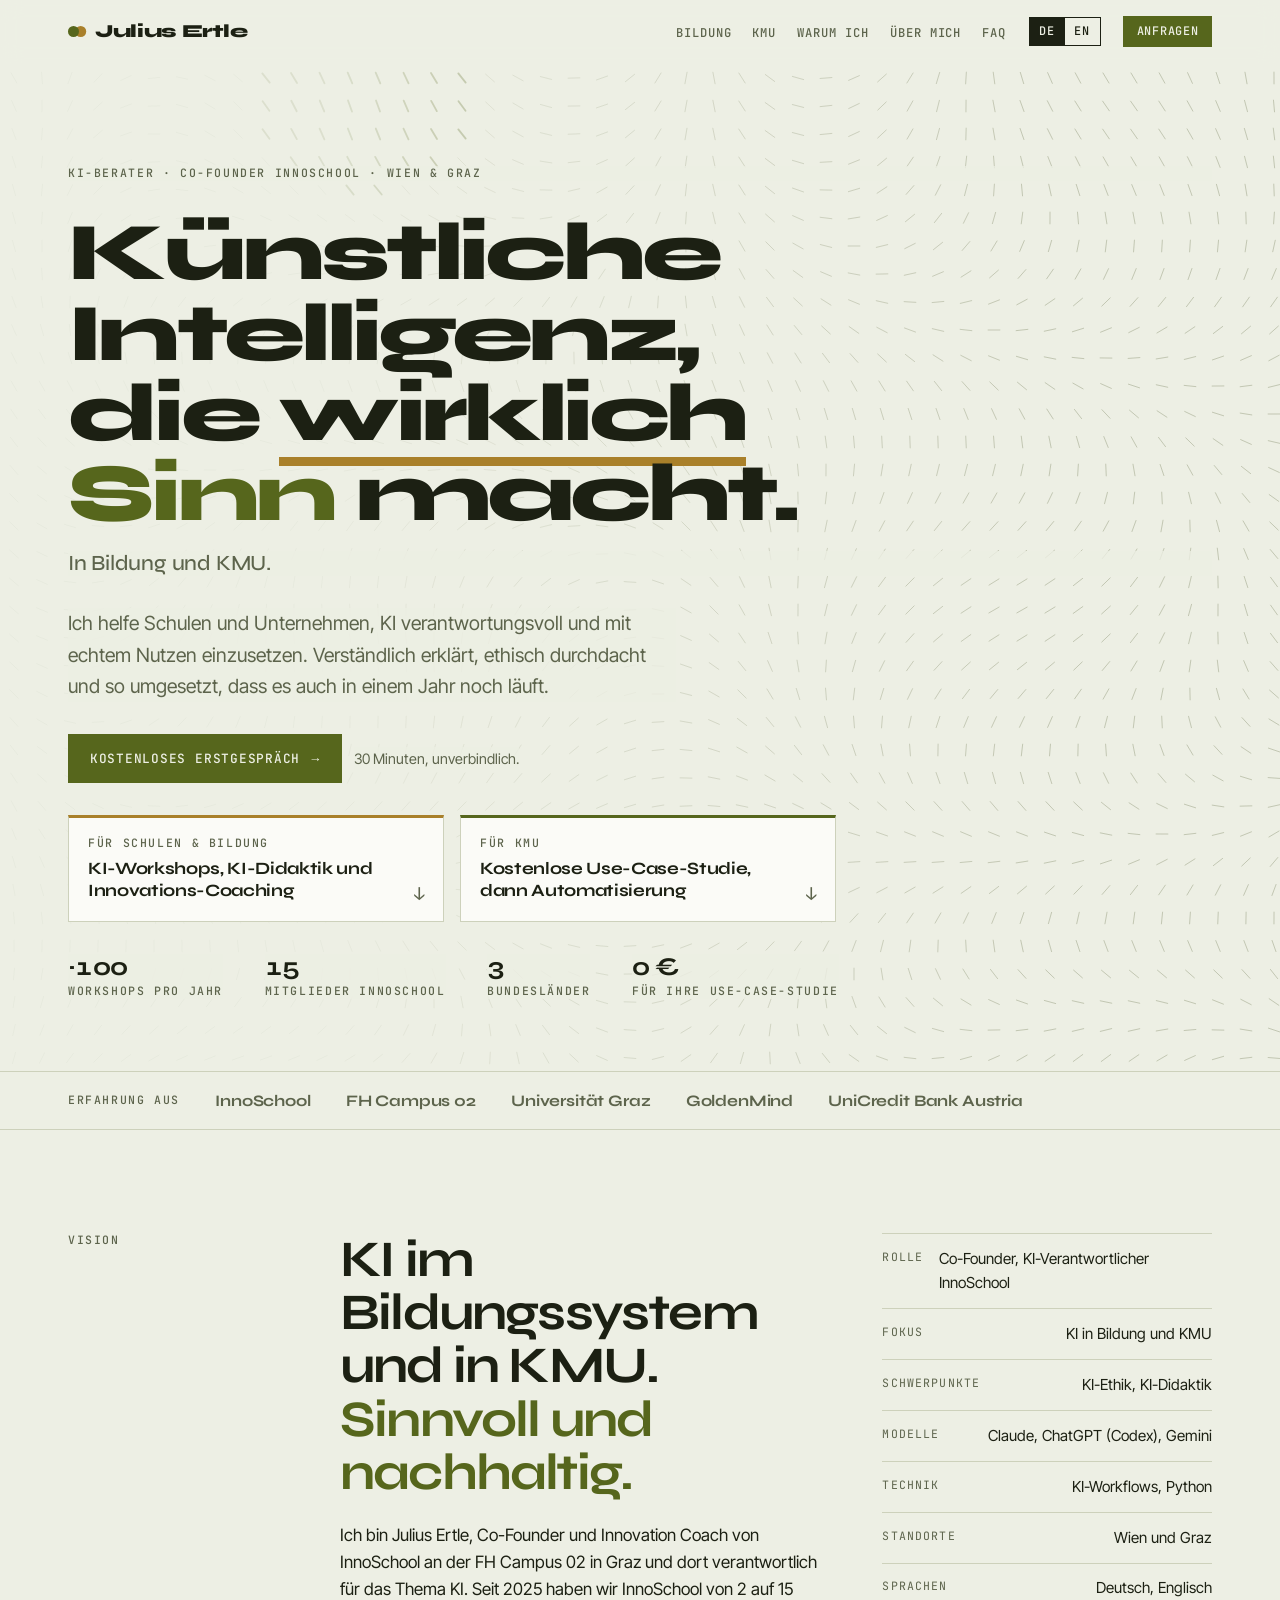
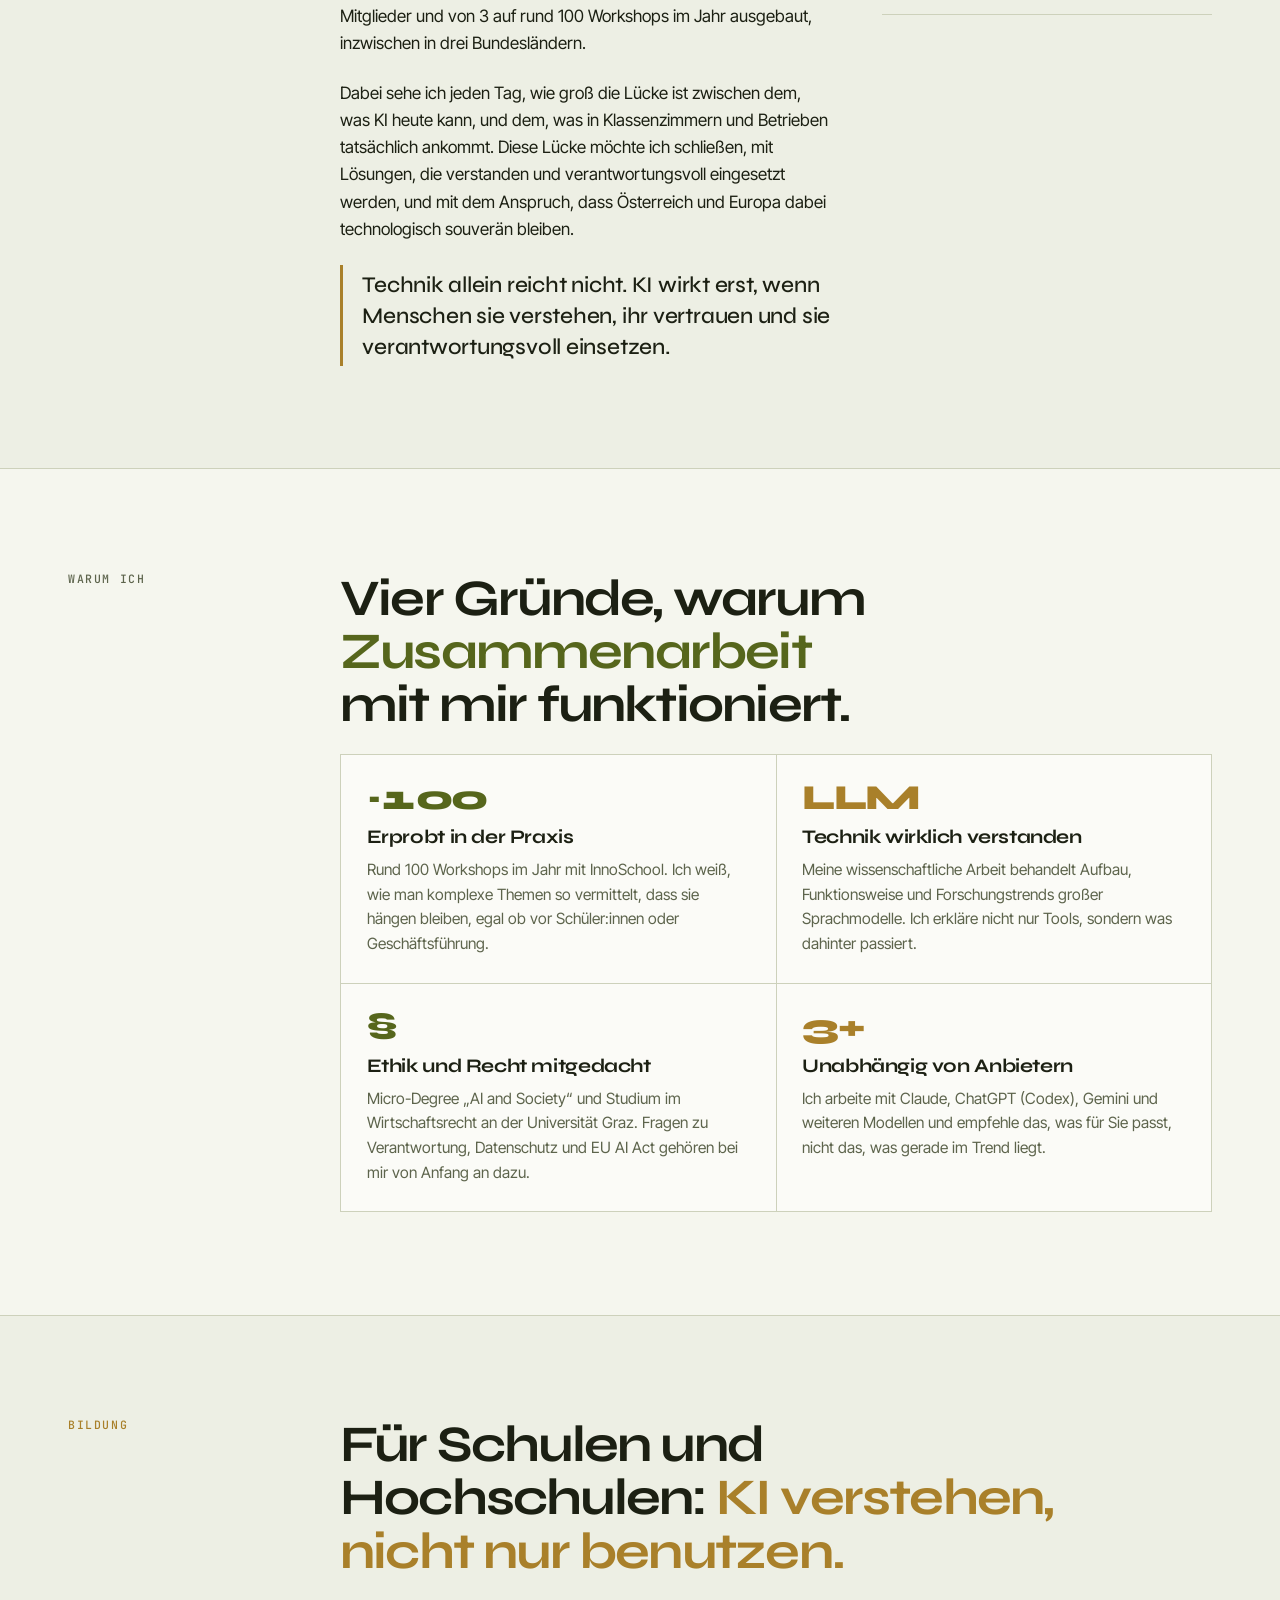
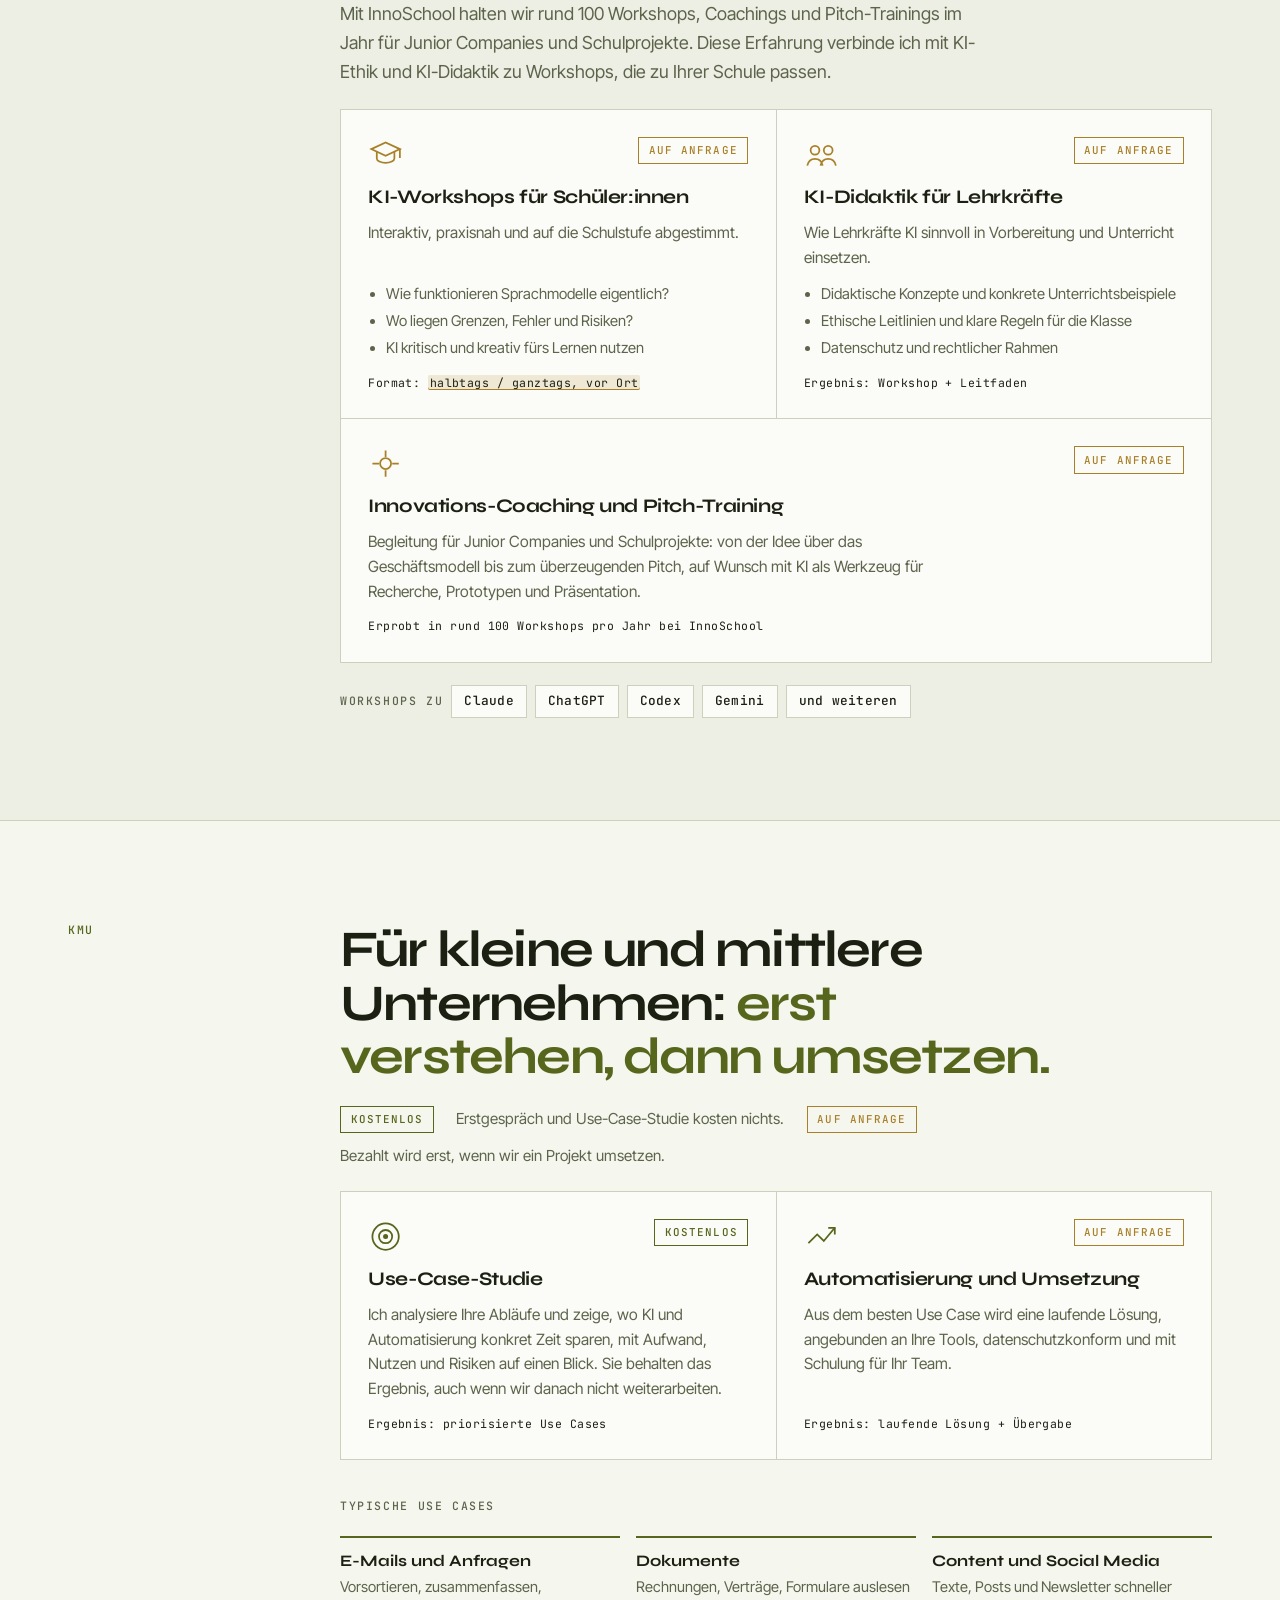
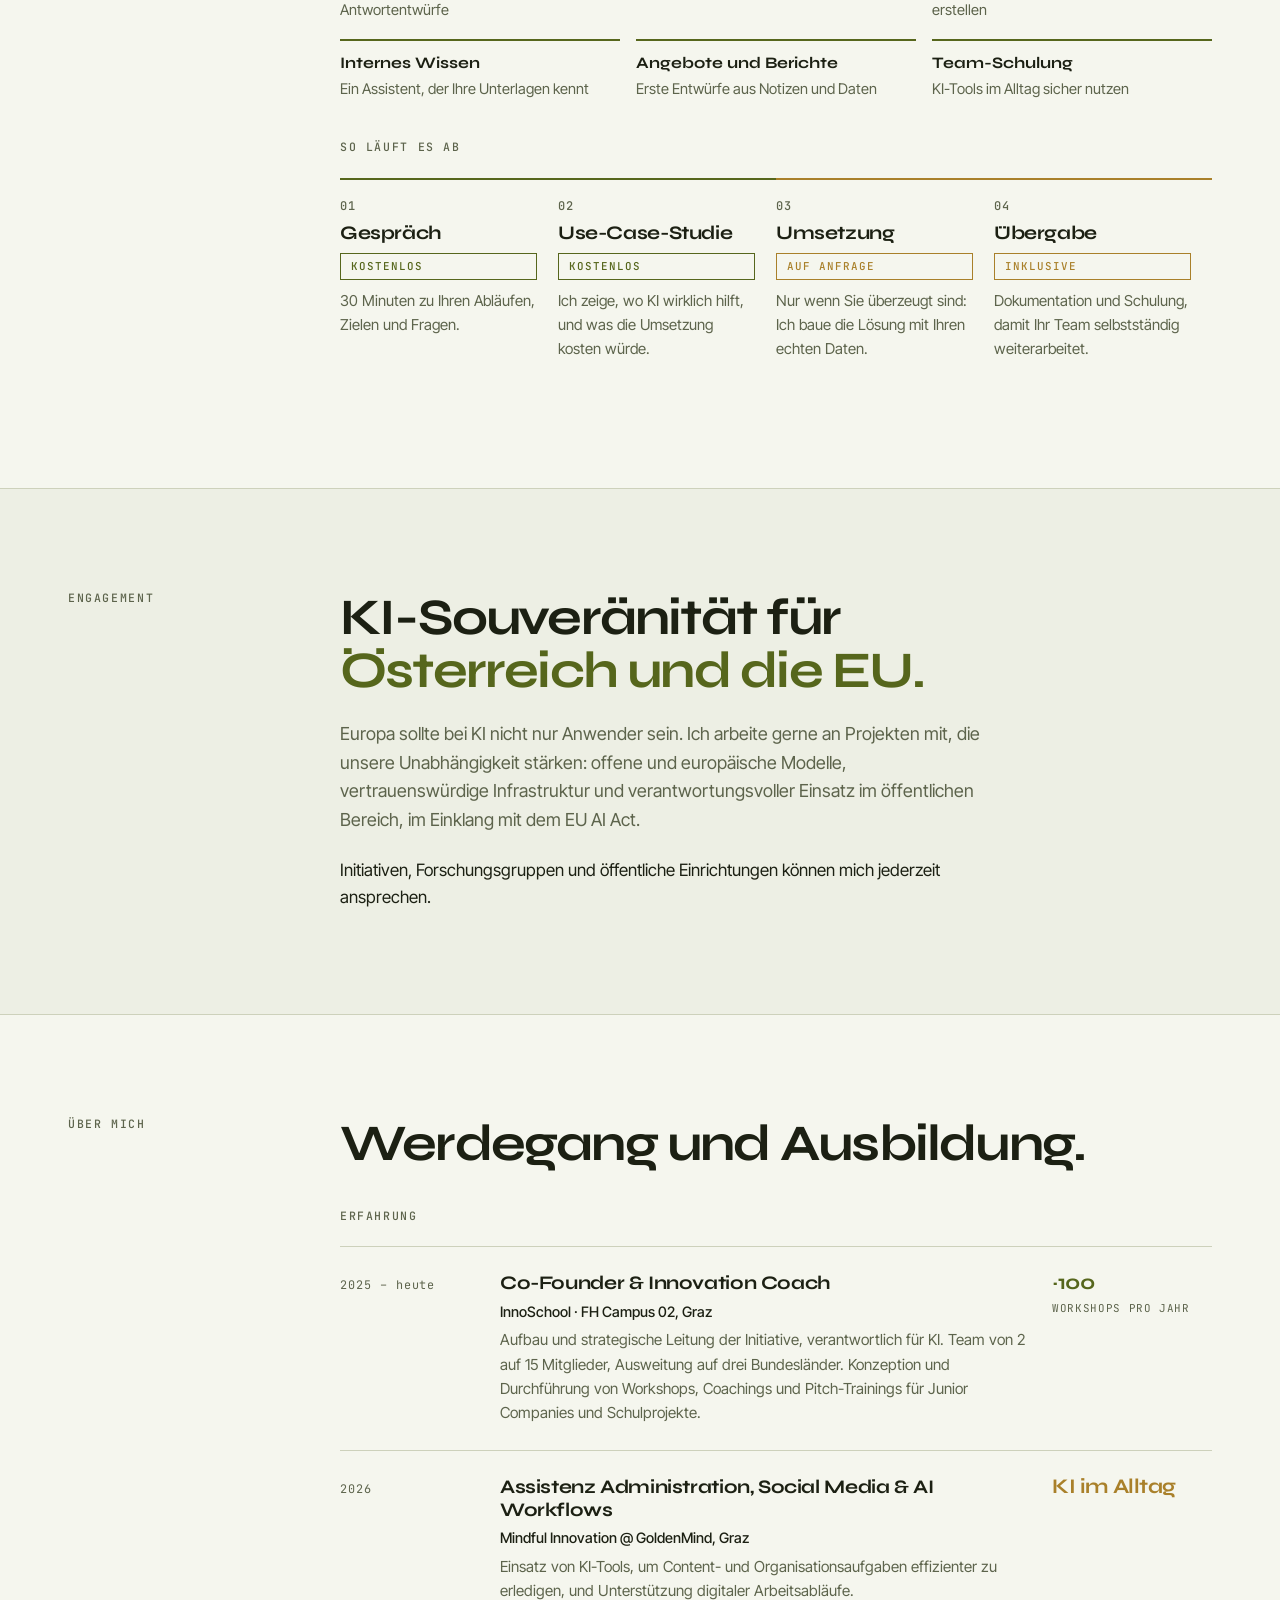
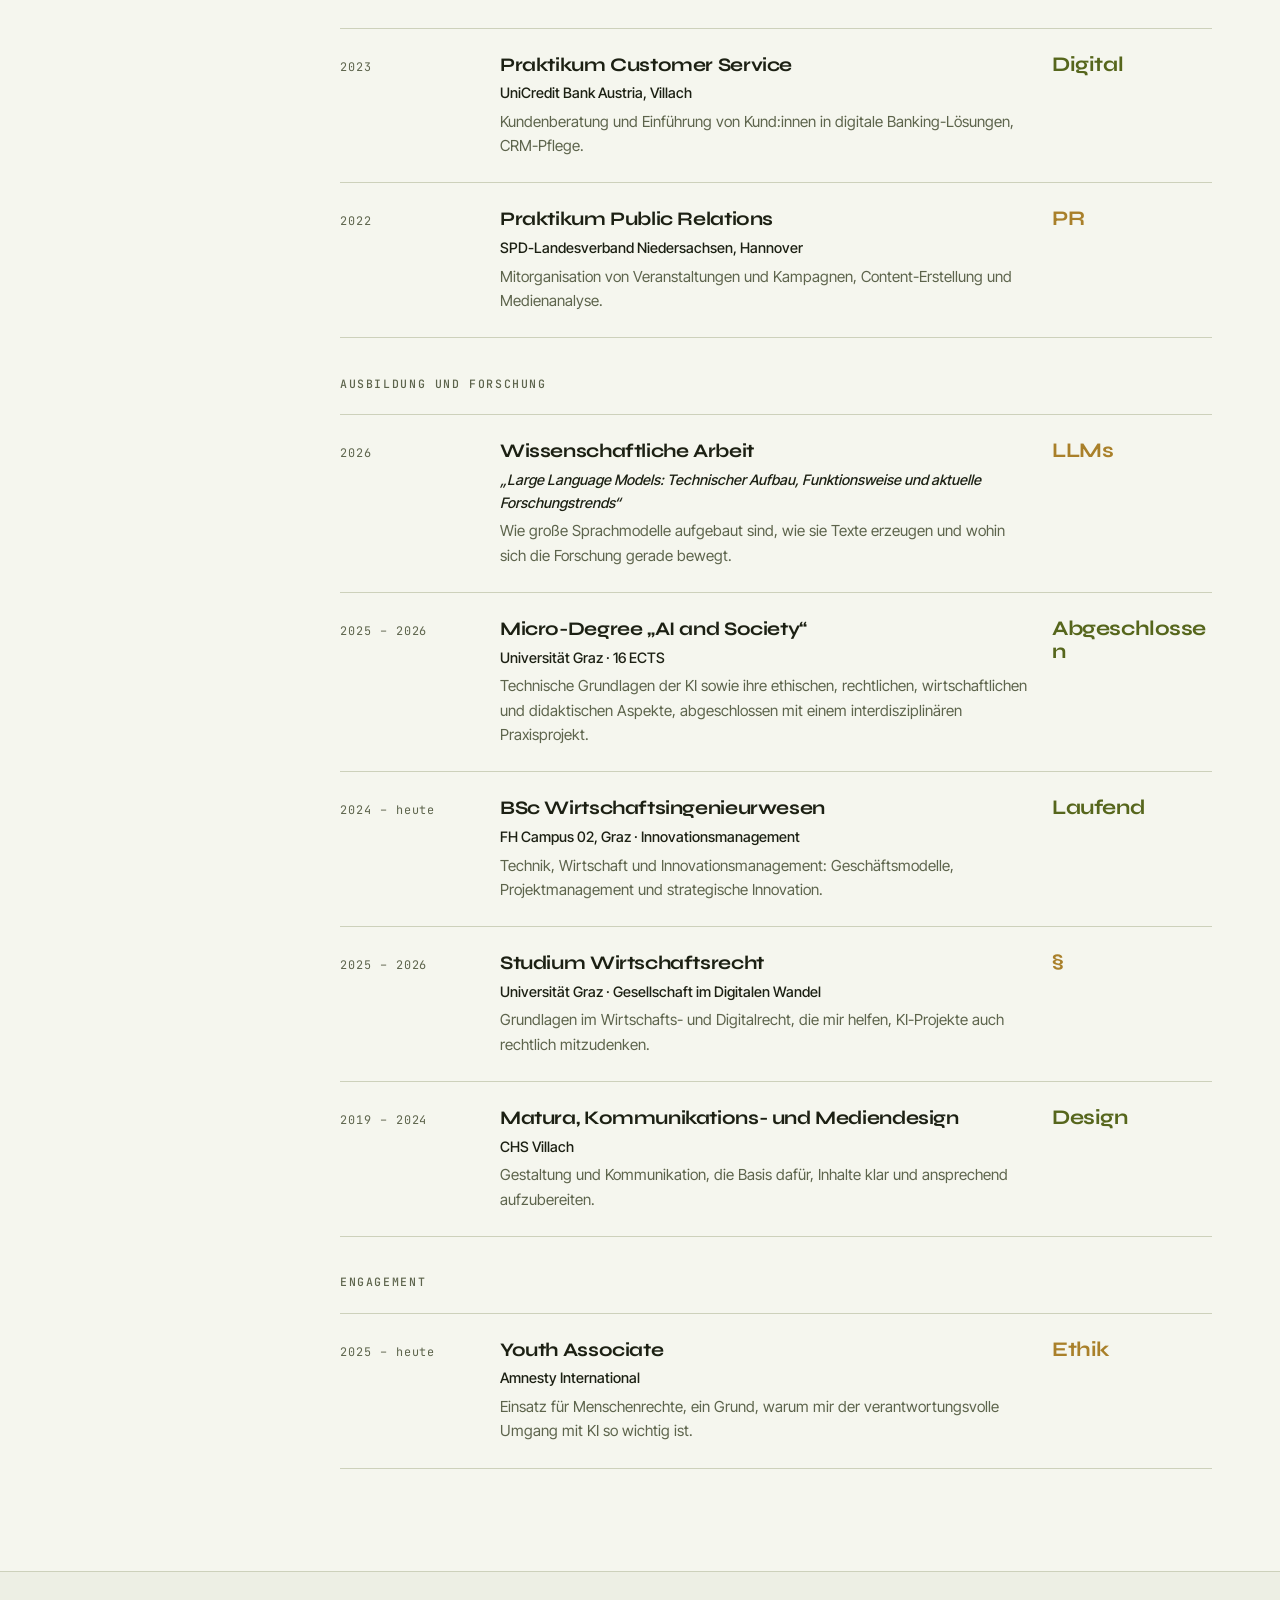
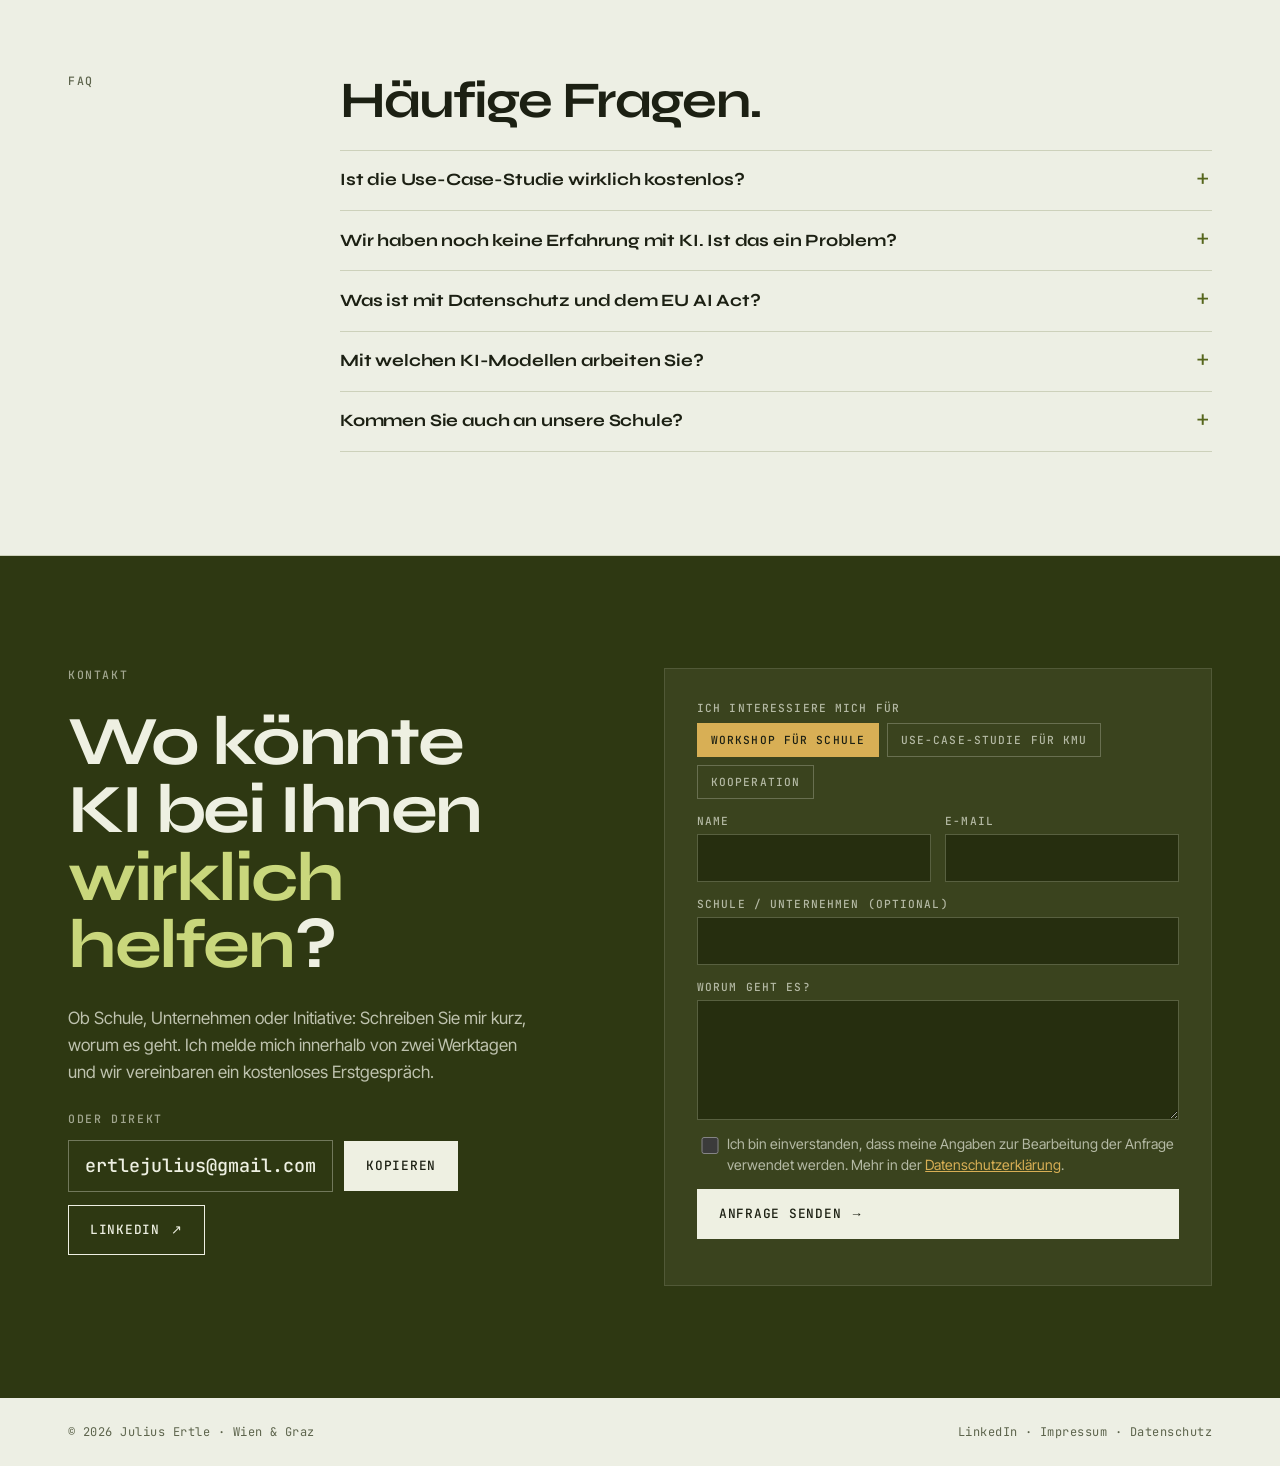
==== commit 85f025e4: "Add Impressum, privacy policy, direct contact form and local fonts Co-Authored-By: Claude Opus 5.5 <" ====
--- a/index.html
+++ b/index.html
@@ -13,9 +13,7 @@
 <link rel="icon" href="data:image/svg+xml,%3Csvg xmlns='http://www.w3.org/2000/svg' viewBox='0 0 32 32'%3E%3Crect width='32' height='32' fill='%23edefe4'/%3E%3Ccircle cx='13' cy='16' r='7' fill='%2356661c'/%3E%3Ccircle cx='20' cy='16' r='7' fill='%23a9802a' fill-opacity='.85'/%3E%3C/svg%3E">
 <title>Julius Ertle KI-Beratung</title>
 <meta name="description" content="Julius Ertle: KI-Berater und Co-Founder von InnoSchool in Wien und Graz. KI-Workshops für Schulen, kostenlose Use-Case-Studien und Automatisierung für KMU.">
-<link rel="preconnect" href="https://fonts.googleapis.com">
-<link rel="preconnect" href="https://fonts.gstatic.com" crossorigin>
-<link rel="stylesheet" href="https://fonts.googleapis.com/css2?family=Syne:wght@500;700;800&family=Inter+Tight:wght@400;500;600&family=JetBrains+Mono:wght@400;500&display=swap">
+<link rel="stylesheet" href="fonts/fonts.css">
 <style>
 /* Layout: one editorial column on a live olive vector-field ground; two tracks (education = brass, SMEs = olive) run through the whole page. */
 :root {
@@ -243,6 +241,12 @@
 .contact .btn { background: var(--on-deep); color: #1c2013; border-color: var(--on-deep); }
 .contact .btn.ghost { background: transparent; color: var(--on-deep); }
 .contact .btn:hover { background: var(--gold); border-color: var(--gold); color: #1c2013; }
+.honey { position: absolute; left: -9999px; width: 1px; height: 1px; opacity: 0; }
+.consent { display: flex !important; gap: .7rem; align-items: start; text-transform: none !important; letter-spacing: 0 !important; font: 400 .88rem/1.45 var(--body) !important; }
+.consent input { width: 1.1rem !important; height: 1.1rem; flex: none; margin-top: .15rem; accent-color: var(--gold); padding: 0 !important; }
+.consent a { color: var(--gold); }
+footer a { text-decoration: none; } footer a:hover { color: var(--ink); text-decoration: underline; }
+#f-send[disabled] { opacity: .6; cursor: wait; }
 #copied, #formstatus { font: 400 .75rem/1.4 var(--mono); letter-spacing: .06em; color: var(--gold); }
 form.ask { display: grid; gap: .9rem; background: color-mix(in srgb, var(--on-deep) 6%, var(--deep)); border: 1px solid color-mix(in srgb, var(--on-deep) 18%, var(--deep)); padding: clamp(1.2rem, 3vw, 2rem); }
 form.ask .two { display: grid; grid-template-columns: repeat(2, minmax(0, 1fr)); gap: .9rem; }
@@ -651,7 +655,7 @@
         <button class="btn" id="copy" type="button"><span data-l="de">Kopieren</span><span data-l="en">Copy</span></button>
       </div>
       <div class="row">
-        <a class="btn ghost" href="https://www.linkedin.com/in/julius-ertle" target="_blank" rel="noopener">LinkedIn <span aria-hidden="true">↗</span></a>
+        <a class="btn ghost" href="https://www.linkedin.com/in/julius-ertle/" target="_blank" rel="noopener noreferrer">LinkedIn <span aria-hidden="true">↗</span></a>
         <span id="copied" role="status"></span>
       </div>
     </div>
@@ -667,17 +671,22 @@
     </fieldset>
     <div class="two">
       <label for="f-name"><span data-l="de">Name</span><span data-l="en">Name</span><input id="f-name" name="name" autocomplete="name" required></label>
-      <label for="f-org"><span data-l="de">Schule / Unternehmen</span><span data-l="en">School / company</span><input id="f-org" name="org" autocomplete="organization"></label>
-    </div>
+      <label for="f-mail"><span data-l="de">E-Mail</span><span data-l="en">Email</span><input id="f-mail" name="mail" type="email" autocomplete="email" required></label>
+    </div>
+    <label for="f-org"><span data-l="de">Schule / Unternehmen (optional)</span><span data-l="en">School / company (optional)</span><input id="f-org" name="org" autocomplete="organization"></label>
     <label for="f-msg"><span data-l="de">Worum geht es?</span><span data-l="en">What's it about?</span><textarea id="f-msg" name="msg" required></textarea></label>
-    <button class="btn" type="submit"><span data-l="de">Anfrage per E-Mail senden</span><span data-l="en">Send enquiry by email</span> <span aria-hidden="true">→</span></button>
+    <input type="text" name="_honey" id="f-honey" tabindex="-1" autocomplete="off" aria-hidden="true" class="honey">
+    <label class="consent" for="f-ok"><input type="checkbox" id="f-ok" name="ok" required>
+      <span data-l="de">Ich bin einverstanden, dass meine Angaben zur Bearbeitung der Anfrage verwendet werden. Mehr in der <a href="datenschutz.html">Datenschutzerklärung</a>.</span>
+      <span data-l="en">I agree that my details are used to handle this enquiry. See the <a href="datenschutz.html">privacy policy</a>.</span></label>
+    <button class="btn" type="submit" id="f-send"><span data-l="de">Anfrage senden</span><span data-l="en">Send enquiry</span> <span aria-hidden="true">→</span></button>
     <span id="formstatus" role="status"></span>
   </form>
 </div></section>
 
 <footer><div class="wrap">
   <span>© 2026 Julius Ertle · Wien &amp; Graz</span>
-  <span><a href="https://www.linkedin.com/in/julius-ertle" target="_blank" rel="noopener">LinkedIn</a> · <span class="ph">Impressum</span> · <span class="ph" data-l="de">Datenschutz</span><span class="ph" data-l="en">Privacy</span></span>
+  <span><a href="https://www.linkedin.com/in/julius-ertle/" target="_blank" rel="noopener noreferrer">LinkedIn</a> · <a href="impressum.html">Impressum</a> · <a href="datenschutz.html"><span data-l="de">Datenschutz</span><span data-l="en">Privacy</span></a></span>
 </div></footer>
 
 <div class="mcta" id="mcta"><a class="btn primary" href="#kontakt"><span data-l="de">Kostenloses Erstgespräch anfragen</span><span data-l="en">Request a free intro call</span></a></div>
@@ -735,18 +744,32 @@
     try { navigator.clipboard.writeText(el.textContent.trim()).then(done, fallback); } catch (e) { fallback(); }
   });
 
-  // Enquiry form: opens the visitor's email app with a prepared message
-  const form = document.getElementById('ask'), fstat = document.getElementById('formstatus');
-  form.addEventListener('submit', (e) => {
+  // Enquiry form: sent straight to Julius's inbox via FormSubmit; falls back to the visitor's email app
+  const form = document.getElementById('ask'), fstat = document.getElementById('formstatus'), send = document.getElementById('f-send');
+  const TO = 'ertlejulius@gmail.com';
+  form.addEventListener('submit', async (e) => {
     e.preventDefault();
-    const name = form.name.value.trim(), org = form.org.value.trim(), msg = form.msg.value.trim();
+    const name = form.name.value.trim(), mail = form.mail.value.trim(), org = form.org.value.trim(), msg = form.msg.value.trim();
     const topic = form.querySelector('input[name="topic"]:checked').value;
-    if (!name || !msg) { fstat.textContent = isEn() ? 'Please add your name and a short message.' : 'Bitte Name und eine kurze Nachricht eintragen.'; return; }
-    const subject = `Anfrage: ${topic}${org ? ' – ' + org : ''}`;
-    const body = `${msg}\n\n${name}${org ? '\n' + org : ''}`;
-    const href = `mailto:ertlejulius@gmail.com?subject=${encodeURIComponent(subject)}&body=${encodeURIComponent(body)}`;
-    fstat.textContent = isEn() ? 'Opening your email app. If nothing happens, write to ertlejulius@gmail.com.' : 'Ihr E-Mail-Programm öffnet sich. Falls nicht, schreiben Sie an ertlejulius@gmail.com.';
-    window.location.href = href;
+    if (!name || !msg || !/^[^@\s]+@[^@\s]+\.[^@\s]+$/.test(mail)) { fstat.textContent = isEn() ? 'Please add your name, a valid email and a short message.' : 'Bitte Name, gültige E-Mail und eine kurze Nachricht eintragen.'; return; }
+    if (!form.ok.checked) { fstat.textContent = isEn() ? 'Please tick the consent box.' : 'Bitte die Einwilligung anhaken.'; return; }
+    if (form._honey.value) return;
+    const subject = `Website-Anfrage: ${topic}${org ? ' – ' + org : ''}`;
+    send.disabled = true; fstat.textContent = isEn() ? 'Sending…' : 'Wird gesendet…';
+    try {
+      const r = await fetch(`https://formsubmit.co/ajax/${TO}`, {
+        method: 'POST', headers: { 'Content-Type': 'application/json', 'Accept': 'application/json' },
+        body: JSON.stringify({ Name: name, 'E-Mail': mail, Organisation: org || '–', Thema: topic, Nachricht: msg, _replyto: mail, _subject: subject, _template: 'table', _captcha: 'false' })
+      });
+      const j = await r.json().catch(() => ({}));
+      if (!r.ok || String(j.success) !== 'true') throw new Error(j.message || 'send failed');
+      form.reset(); form.querySelector('#t-edu').checked = true;
+      fstat.textContent = isEn() ? 'Thank you! Your enquiry has been sent. I will get back to you shortly.' : 'Danke! Ihre Anfrage ist angekommen. Ich melde mich in Kürze bei Ihnen.';
+    } catch (err) {
+      const body = `${msg}\n\n${name}\n${mail}${org ? '\n' + org : ''}`;
+      fstat.textContent = isEn() ? `Couldn't send directly. Opening your email app instead, or write to ${TO}.` : `Direktversand nicht möglich. Ihr E-Mail-Programm öffnet sich, oder schreiben Sie an ${TO}.`;
+      window.location.href = `mailto:${TO}?subject=${encodeURIComponent(subject)}&body=${encodeURIComponent(body)}`;
+    } finally { send.disabled = false; }
   });
 
   // Vector field: a grid of short strokes steered by a slow interference field, nudged by the pointer.
--- a/fonts/fonts.css
+++ b/fonts/fonts.css
@@ -0,0 +1,128 @@
+@font-face {
+  font-family: 'Inter Tight';
+  font-style: normal;
+  font-weight: 400;
+  font-display: swap;
+  src: url(InterTight-400-latin-ext.woff2) format('woff2');
+  unicode-range: U+0100-02BA, U+02BD-02C5, U+02C7-02CC, U+02CE-02D7, U+02DD-02FF, U+0304, U+0308, U+0329, U+1D00-1DBF, U+1E00-1E9F, U+1EF2-1EFF, U+2020, U+20A0-20AB, U+20AD-20C4, U+2113, U+2C60-2C7F, U+A720-A7FF;
+}
+@font-face {
+  font-family: 'Inter Tight';
+  font-style: normal;
+  font-weight: 400;
+  font-display: swap;
+  src: url(InterTight-400-latin.woff2) format('woff2');
+  unicode-range: U+0000-00FF, U+0131, U+0152-0153, U+02BB-02BC, U+02C6, U+02DA, U+02DC, U+0304, U+0308, U+0329, U+2000-206F, U+20AC, U+2122, U+2191, U+2193, U+2212, U+2215, U+FEFF, U+FFFD;
+}
+@font-face {
+  font-family: 'Inter Tight';
+  font-style: normal;
+  font-weight: 500;
+  font-display: swap;
+  src: url(InterTight-500-latin-ext.woff2) format('woff2');
+  unicode-range: U+0100-02BA, U+02BD-02C5, U+02C7-02CC, U+02CE-02D7, U+02DD-02FF, U+0304, U+0308, U+0329, U+1D00-1DBF, U+1E00-1E9F, U+1EF2-1EFF, U+2020, U+20A0-20AB, U+20AD-20C4, U+2113, U+2C60-2C7F, U+A720-A7FF;
+}
+@font-face {
+  font-family: 'Inter Tight';
+  font-style: normal;
+  font-weight: 500;
+  font-display: swap;
+  src: url(InterTight-500-latin.woff2) format('woff2');
+  unicode-range: U+0000-00FF, U+0131, U+0152-0153, U+02BB-02BC, U+02C6, U+02DA, U+02DC, U+0304, U+0308, U+0329, U+2000-206F, U+20AC, U+2122, U+2191, U+2193, U+2212, U+2215, U+FEFF, U+FFFD;
+}
+@font-face {
+  font-family: 'Inter Tight';
+  font-style: normal;
+  font-weight: 600;
+  font-display: swap;
+  src: url(InterTight-600-latin-ext.woff2) format('woff2');
+  unicode-range: U+0100-02BA, U+02BD-02C5, U+02C7-02CC, U+02CE-02D7, U+02DD-02FF, U+0304, U+0308, U+0329, U+1D00-1DBF, U+1E00-1E9F, U+1EF2-1EFF, U+2020, U+20A0-20AB, U+20AD-20C4, U+2113, U+2C60-2C7F, U+A720-A7FF;
+}
+@font-face {
+  font-family: 'Inter Tight';
+  font-style: normal;
+  font-weight: 600;
+  font-display: swap;
+  src: url(InterTight-600-latin.woff2) format('woff2');
+  unicode-range: U+0000-00FF, U+0131, U+0152-0153, U+02BB-02BC, U+02C6, U+02DA, U+02DC, U+0304, U+0308, U+0329, U+2000-206F, U+20AC, U+2122, U+2191, U+2193, U+2212, U+2215, U+FEFF, U+FFFD;
+}
+@font-face {
+  font-family: 'JetBrains Mono';
+  font-style: normal;
+  font-weight: 400;
+  font-display: swap;
+  src: url(JetBrainsMono-400-latin-ext.woff2) format('woff2');
+  unicode-range: U+0100-02BA, U+02BD-02C5, U+02C7-02CC, U+02CE-02D7, U+02DD-02FF, U+0304, U+0308, U+0329, U+1D00-1DBF, U+1E00-1E9F, U+1EF2-1EFF, U+2020, U+20A0-20AB, U+20AD-20C4, U+2113, U+2C60-2C7F, U+A720-A7FF;
+}
+@font-face {
+  font-family: 'JetBrains Mono';
+  font-style: normal;
+  font-weight: 400;
+  font-display: swap;
+  src: url(JetBrainsMono-400-latin.woff2) format('woff2');
+  unicode-range: U+0000-00FF, U+0131, U+0152-0153, U+02BB-02BC, U+02C6, U+02DA, U+02DC, U+0304, U+0308, U+0329, U+2000-206F, U+20AC, U+2122, U+2191, U+2193, U+2212, U+2215, U+FEFF, U+FFFD;
+}
+@font-face {
+  font-family: 'JetBrains Mono';
+  font-style: normal;
+  font-weight: 500;
+  font-display: swap;
+  src: url(JetBrainsMono-500-latin-ext.woff2) format('woff2');
+  unicode-range: U+0100-02BA, U+02BD-02C5, U+02C7-02CC, U+02CE-02D7, U+02DD-02FF, U+0304, U+0308, U+0329, U+1D00-1DBF, U+1E00-1E9F, U+1EF2-1EFF, U+2020, U+20A0-20AB, U+20AD-20C4, U+2113, U+2C60-2C7F, U+A720-A7FF;
+}
+@font-face {
+  font-family: 'JetBrains Mono';
+  font-style: normal;
+  font-weight: 500;
+  font-display: swap;
+  src: url(JetBrainsMono-500-latin.woff2) format('woff2');
+  unicode-range: U+0000-00FF, U+0131, U+0152-0153, U+02BB-02BC, U+02C6, U+02DA, U+02DC, U+0304, U+0308, U+0329, U+2000-206F, U+20AC, U+2122, U+2191, U+2193, U+2212, U+2215, U+FEFF, U+FFFD;
+}
+@font-face {
+  font-family: 'Syne';
+  font-style: normal;
+  font-weight: 500;
+  font-display: swap;
+  src: url(Syne-500-latin-ext.woff2) format('woff2');
+  unicode-range: U+0100-02BA, U+02BD-02C5, U+02C7-02CC, U+02CE-02D7, U+02DD-02FF, U+0304, U+0308, U+0329, U+1D00-1DBF, U+1E00-1E9F, U+1EF2-1EFF, U+2020, U+20A0-20AB, U+20AD-20C4, U+2113, U+2C60-2C7F, U+A720-A7FF;
+}
+@font-face {
+  font-family: 'Syne';
+  font-style: normal;
+  font-weight: 500;
+  font-display: swap;
+  src: url(Syne-500-latin.woff2) format('woff2');
+  unicode-range: U+0000-00FF, U+0131, U+0152-0153, U+02BB-02BC, U+02C6, U+02DA, U+02DC, U+0304, U+0308, U+0329, U+2000-206F, U+20AC, U+2122, U+2191, U+2193, U+2212, U+2215, U+FEFF, U+FFFD;
+}
+@font-face {
+  font-family: 'Syne';
+  font-style: normal;
+  font-weight: 700;
+  font-display: swap;
+  src: url(Syne-700-latin-ext.woff2) format('woff2');
+  unicode-range: U+0100-02BA, U+02BD-02C5, U+02C7-02CC, U+02CE-02D7, U+02DD-02FF, U+0304, U+0308, U+0329, U+1D00-1DBF, U+1E00-1E9F, U+1EF2-1EFF, U+2020, U+20A0-20AB, U+20AD-20C4, U+2113, U+2C60-2C7F, U+A720-A7FF;
+}
+@font-face {
+  font-family: 'Syne';
+  font-style: normal;
+  font-weight: 700;
+  font-display: swap;
+  src: url(Syne-700-latin.woff2) format('woff2');
+  unicode-range: U+0000-00FF, U+0131, U+0152-0153, U+02BB-02BC, U+02C6, U+02DA, U+02DC, U+0304, U+0308, U+0329, U+2000-206F, U+20AC, U+2122, U+2191, U+2193, U+2212, U+2215, U+FEFF, U+FFFD;
+}
+@font-face {
+  font-family: 'Syne';
+  font-style: normal;
+  font-weight: 800;
+  font-display: swap;
+  src: url(Syne-800-latin-ext.woff2) format('woff2');
+  unicode-range: U+0100-02BA, U+02BD-02C5, U+02C7-02CC, U+02CE-02D7, U+02DD-02FF, U+0304, U+0308, U+0329, U+1D00-1DBF, U+1E00-1E9F, U+1EF2-1EFF, U+2020, U+20A0-20AB, U+20AD-20C4, U+2113, U+2C60-2C7F, U+A720-A7FF;
+}
+@font-face {
+  font-family: 'Syne';
+  font-style: normal;
+  font-weight: 800;
+  font-display: swap;
+  src: url(Syne-800-latin.woff2) format('woff2');
+  unicode-range: U+0000-00FF, U+0131, U+0152-0153, U+02BB-02BC, U+02C6, U+02DA, U+02DC, U+0304, U+0308, U+0329, U+2000-206F, U+20AC, U+2122, U+2191, U+2193, U+2212, U+2215, U+FEFF, U+FFFD;
+}
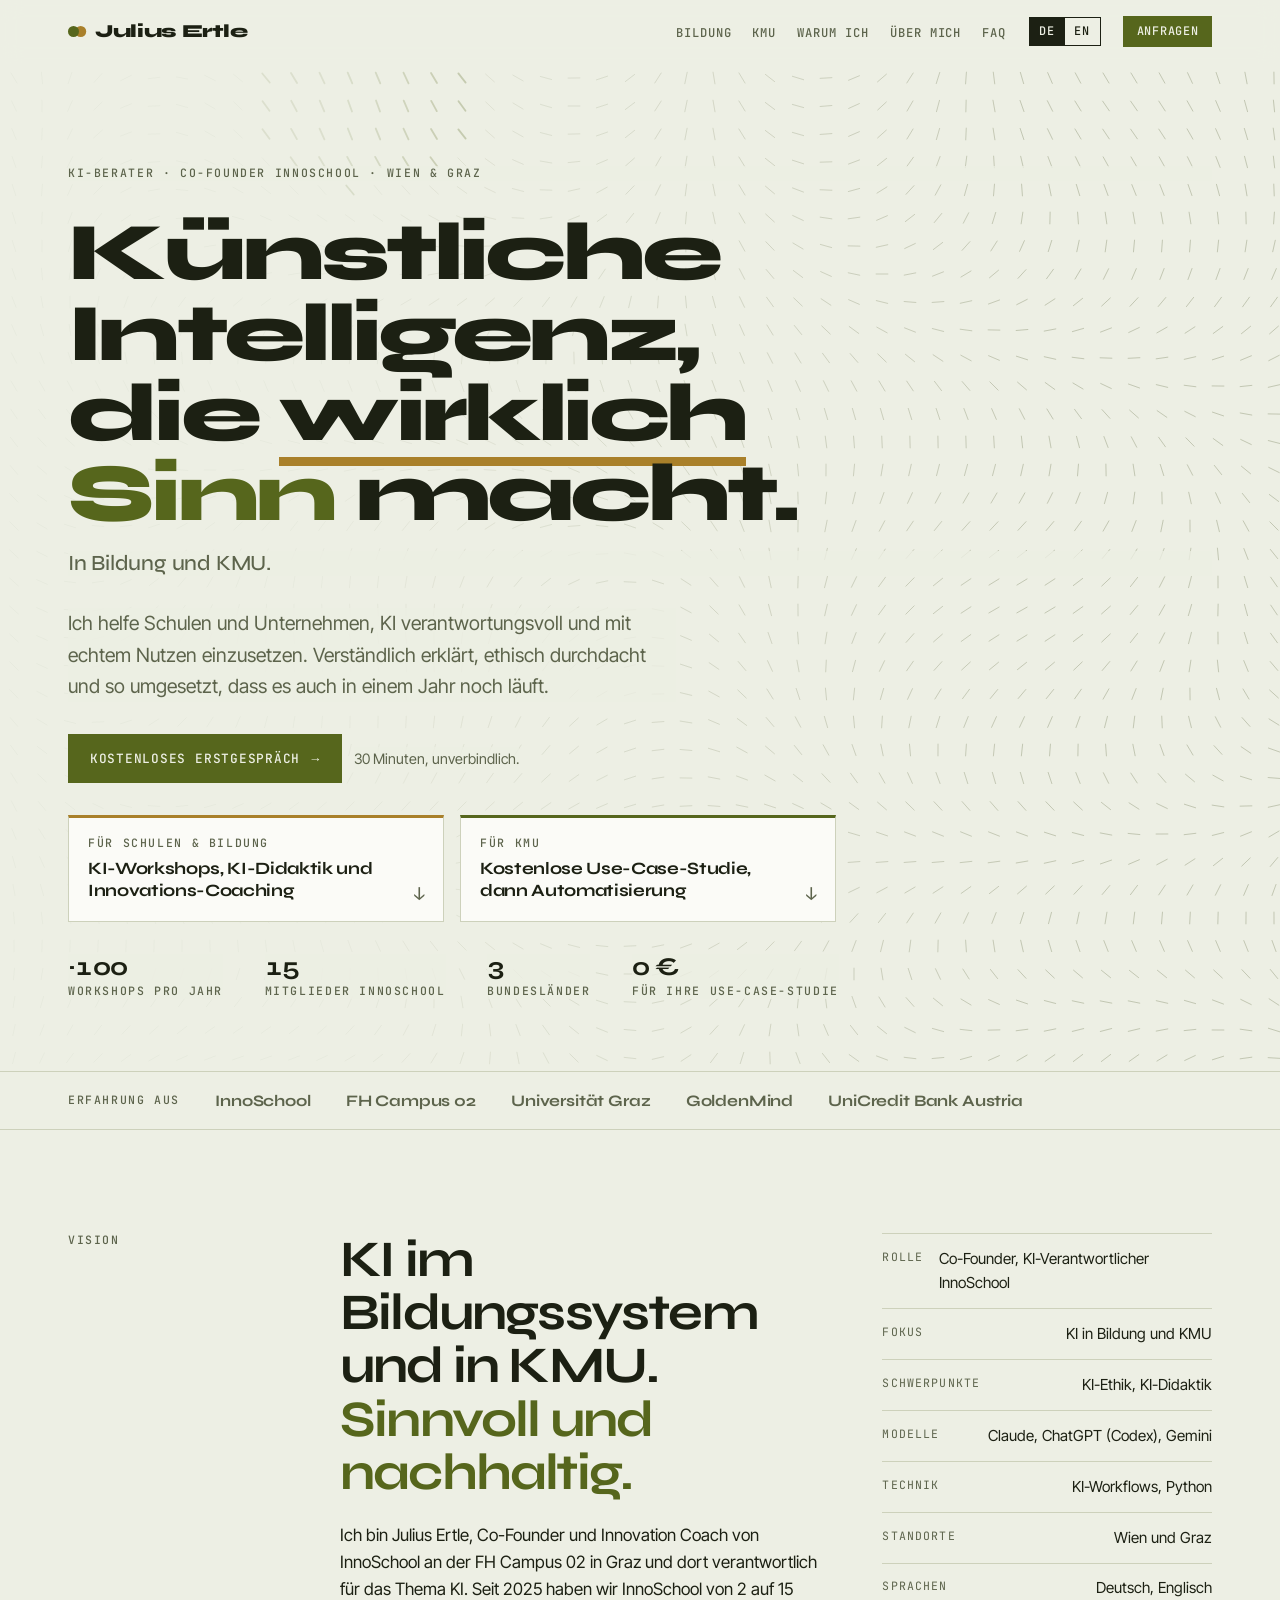
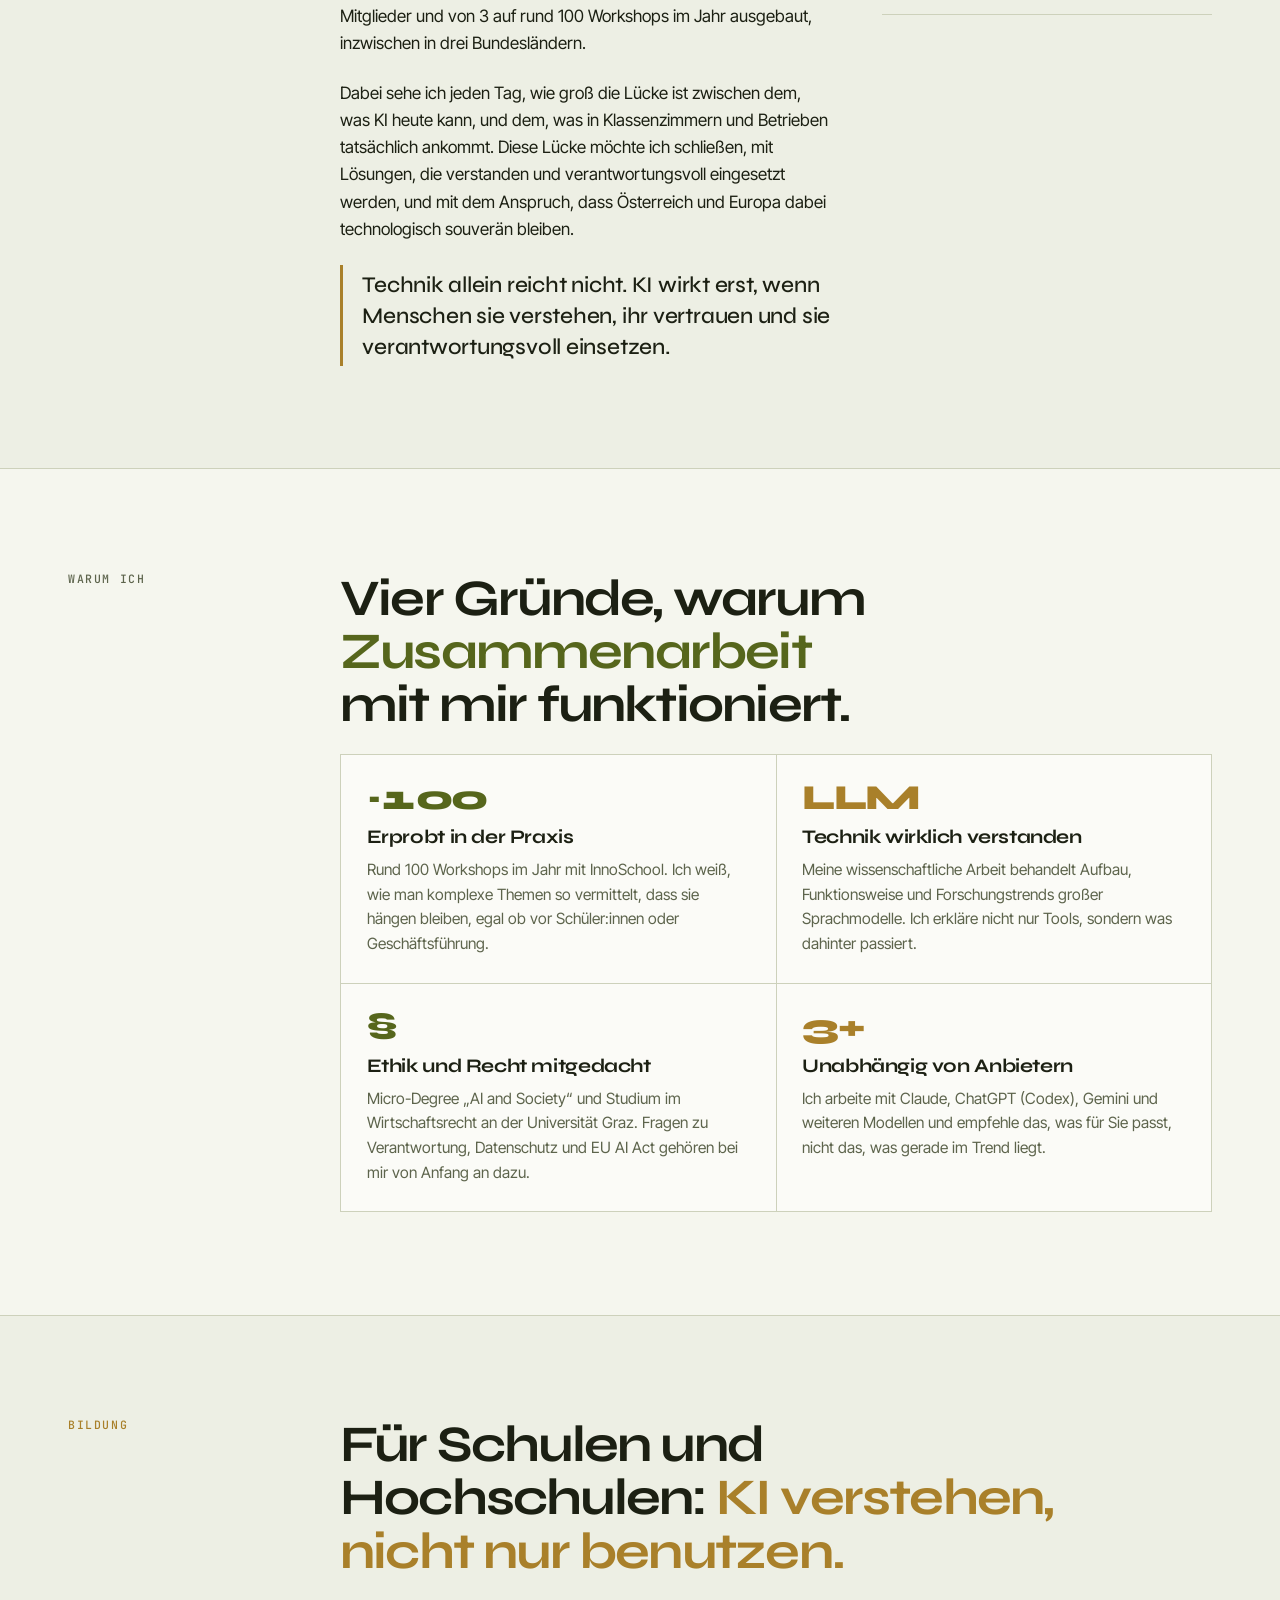
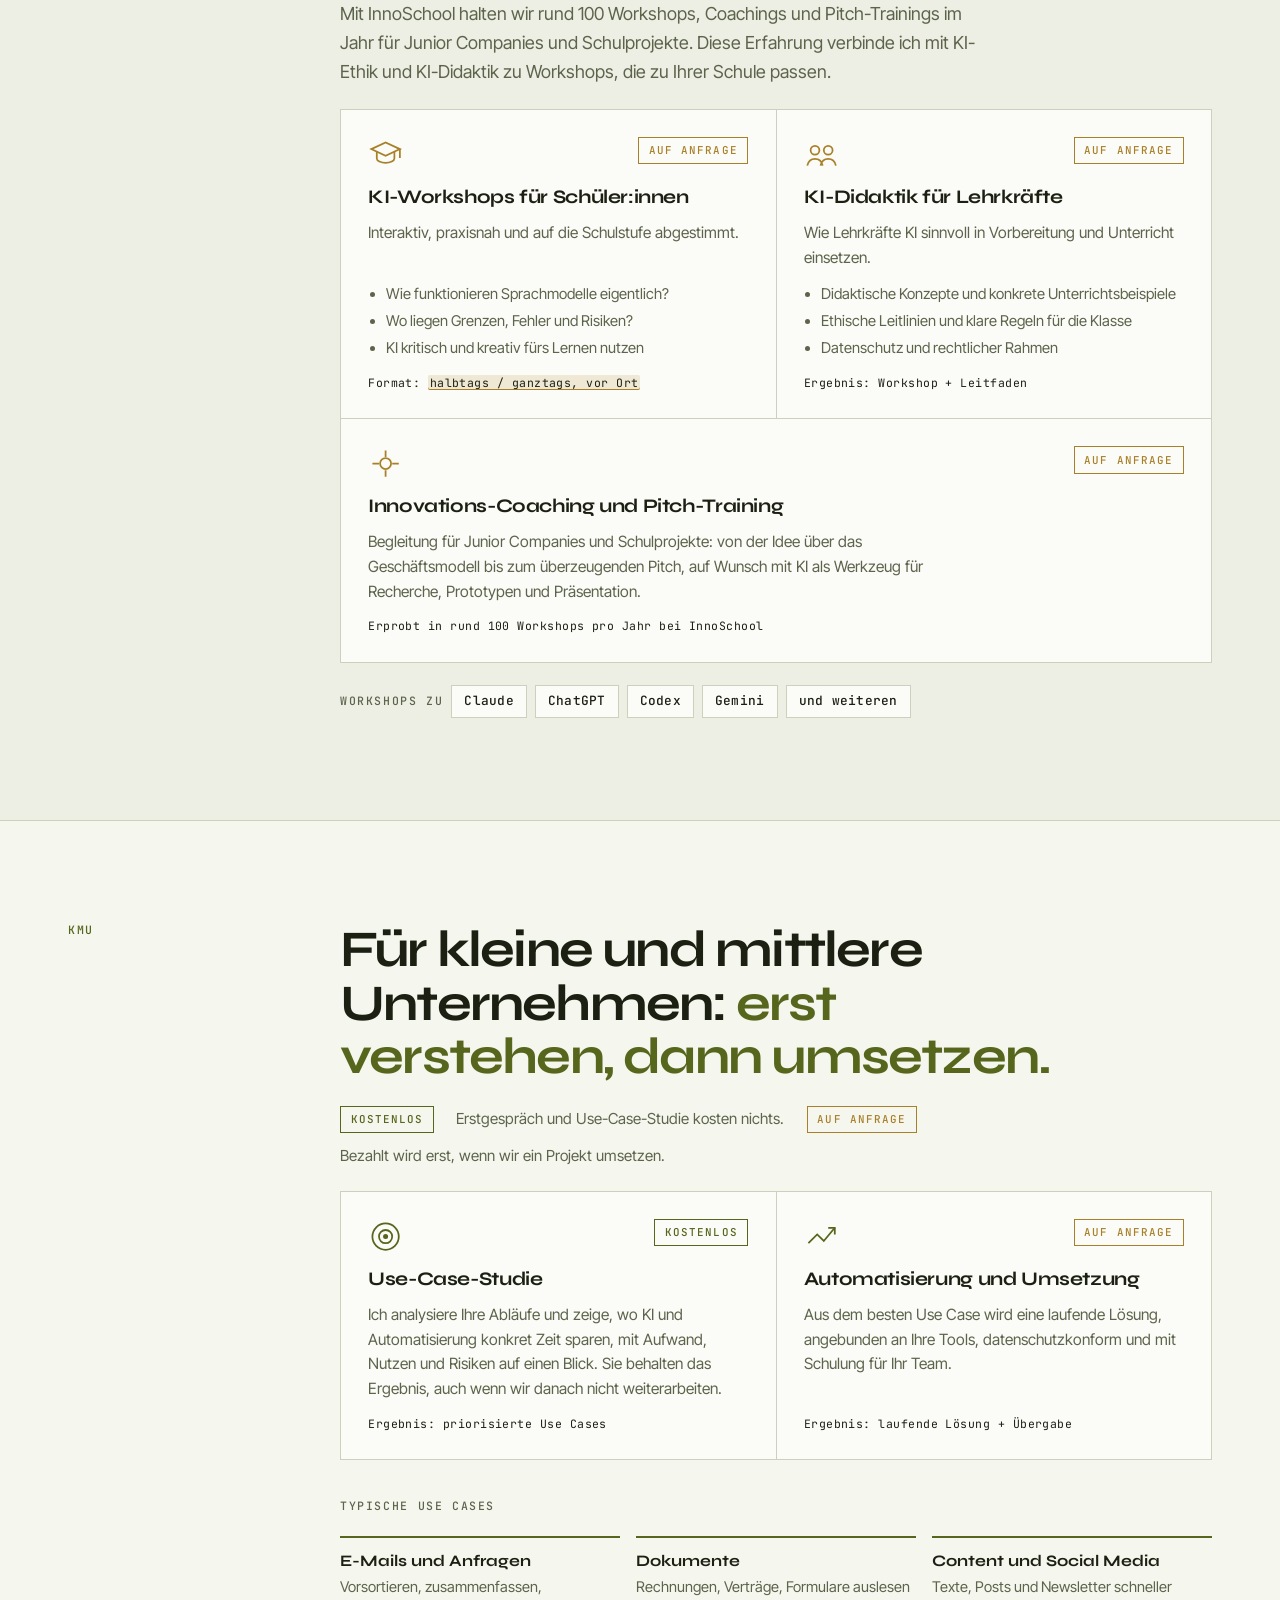
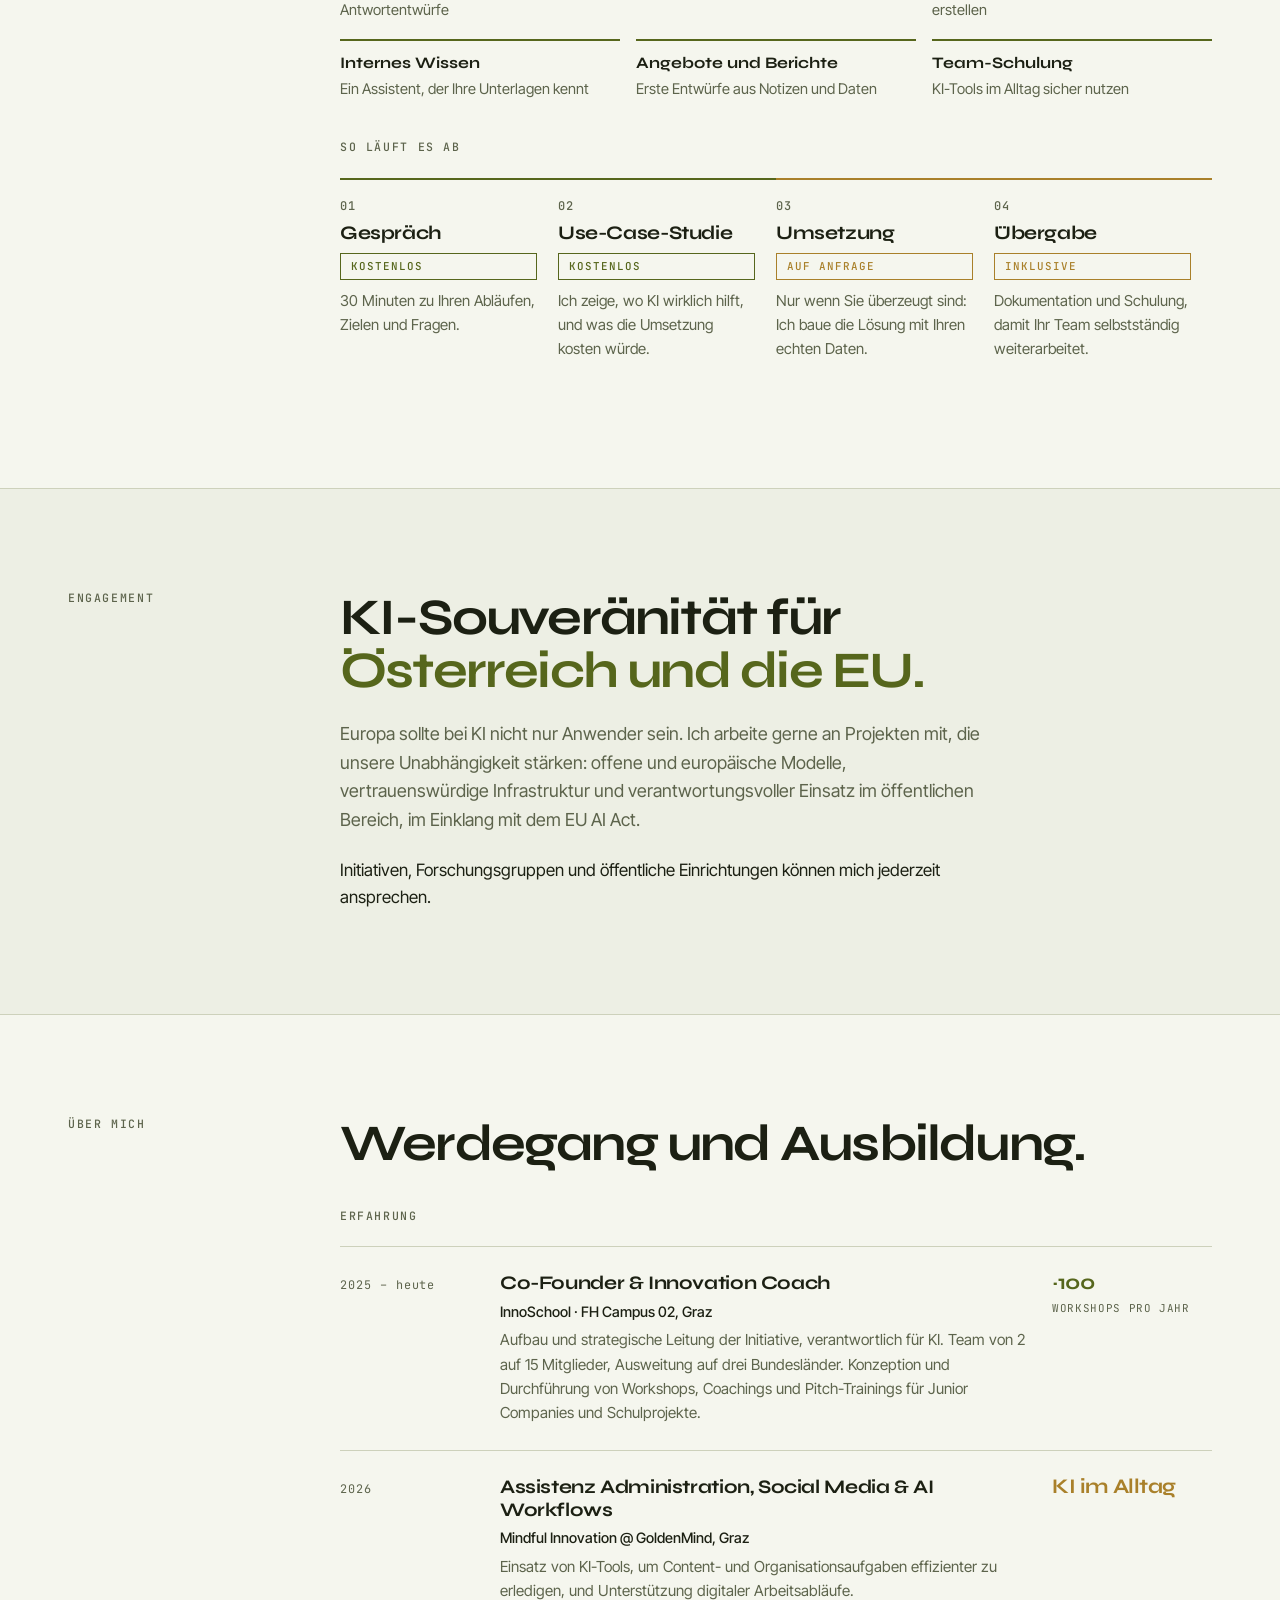
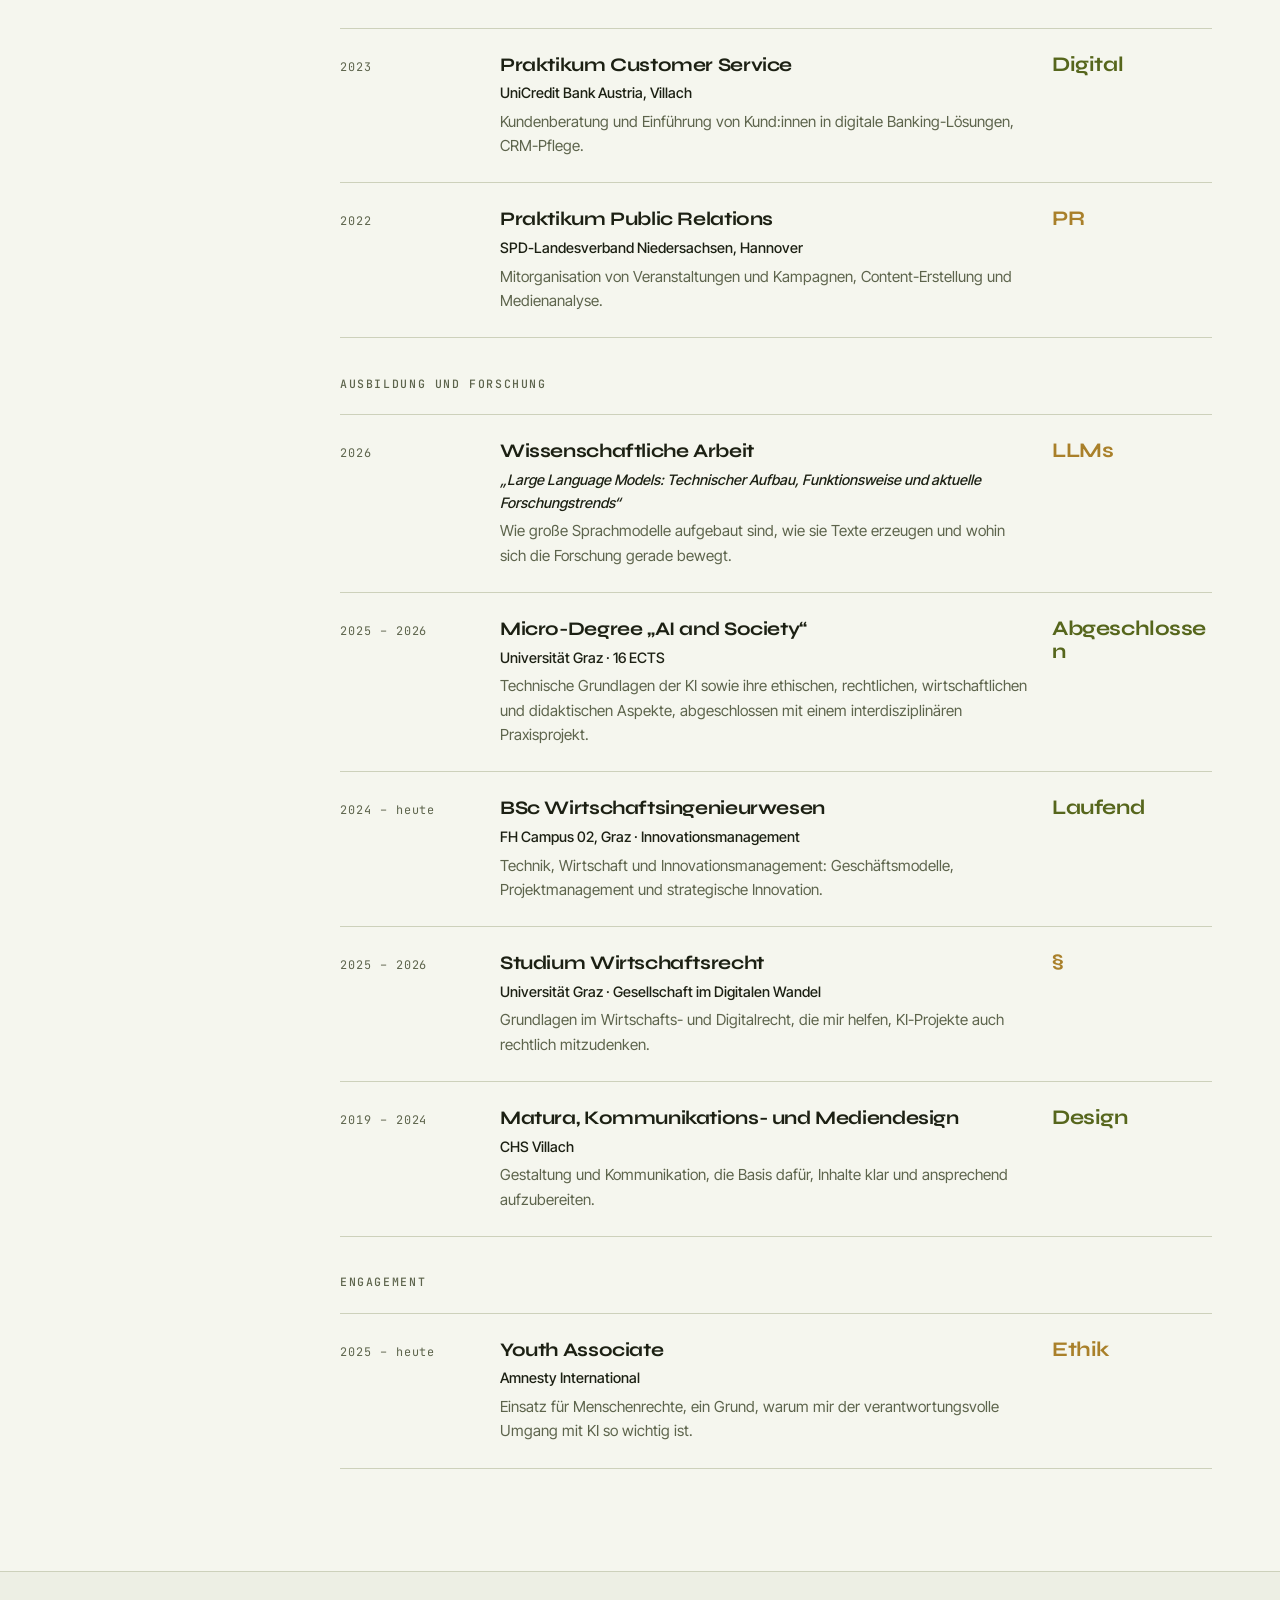
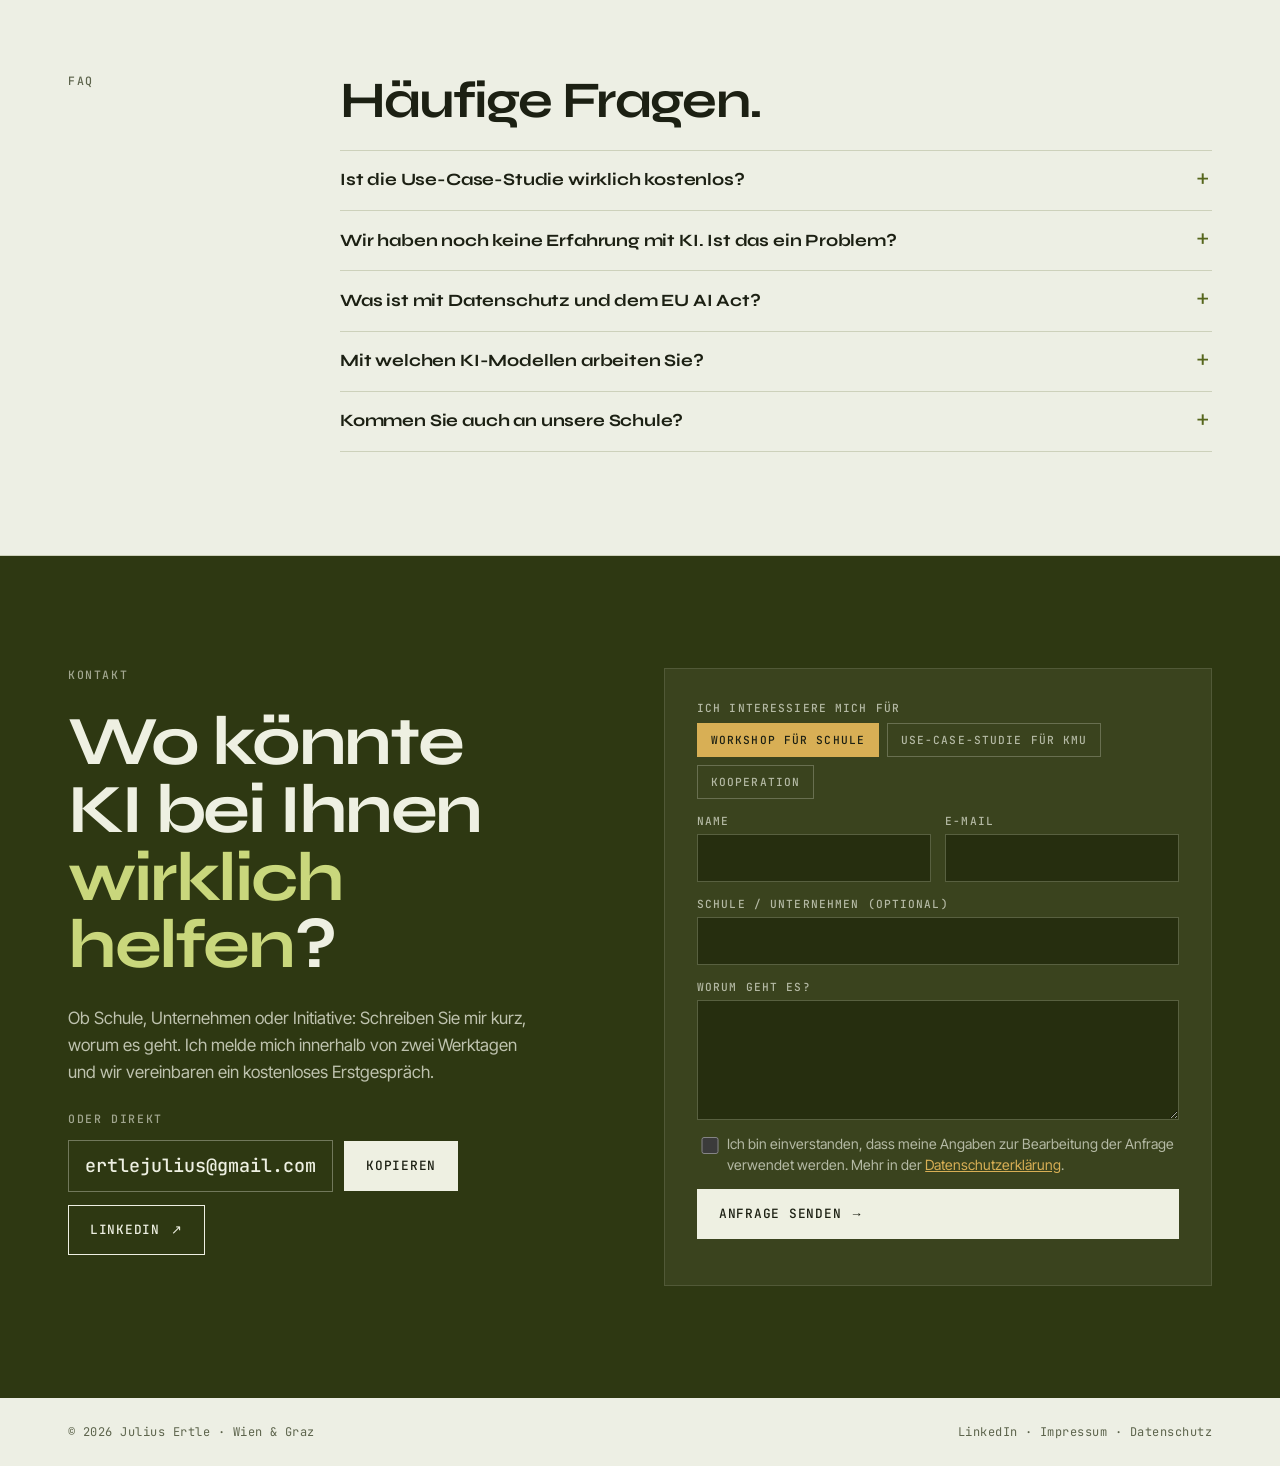
==== commit b596f392: "Fix LinkedIn link, finalize Impressum Co-Authored-By: Claude Opus 5.5 <noreply@anthropic.com> Claude" ====
--- a/index.html
+++ b/index.html
@@ -655,7 +655,7 @@
         <button class="btn" id="copy" type="button"><span data-l="de">Kopieren</span><span data-l="en">Copy</span></button>
       </div>
       <div class="row">
-        <a class="btn ghost" href="https://www.linkedin.com/in/julius-ertle/" target="_blank" rel="noopener noreferrer">LinkedIn <span aria-hidden="true">↗</span></a>
+        <a class="btn ghost" href="https://www.linkedin.com/in/julius-ertle-58a25b331/" target="_blank" rel="noopener noreferrer">LinkedIn <span aria-hidden="true">↗</span></a>
         <span id="copied" role="status"></span>
       </div>
     </div>
@@ -686,7 +686,7 @@
 
 <footer><div class="wrap">
   <span>© 2026 Julius Ertle · Wien &amp; Graz</span>
-  <span><a href="https://www.linkedin.com/in/julius-ertle/" target="_blank" rel="noopener noreferrer">LinkedIn</a> · <a href="impressum.html">Impressum</a> · <a href="datenschutz.html"><span data-l="de">Datenschutz</span><span data-l="en">Privacy</span></a></span>
+  <span><a href="https://www.linkedin.com/in/julius-ertle-58a25b331/" target="_blank" rel="noopener noreferrer">LinkedIn</a> · <a href="impressum.html">Impressum</a> · <a href="datenschutz.html"><span data-l="de">Datenschutz</span><span data-l="en">Privacy</span></a></span>
 </div></footer>
 
 <div class="mcta" id="mcta"><a class="btn primary" href="#kontakt"><span data-l="de">Kostenloses Erstgespräch anfragen</span><span data-l="en">Request a free intro call</span></a></div>
